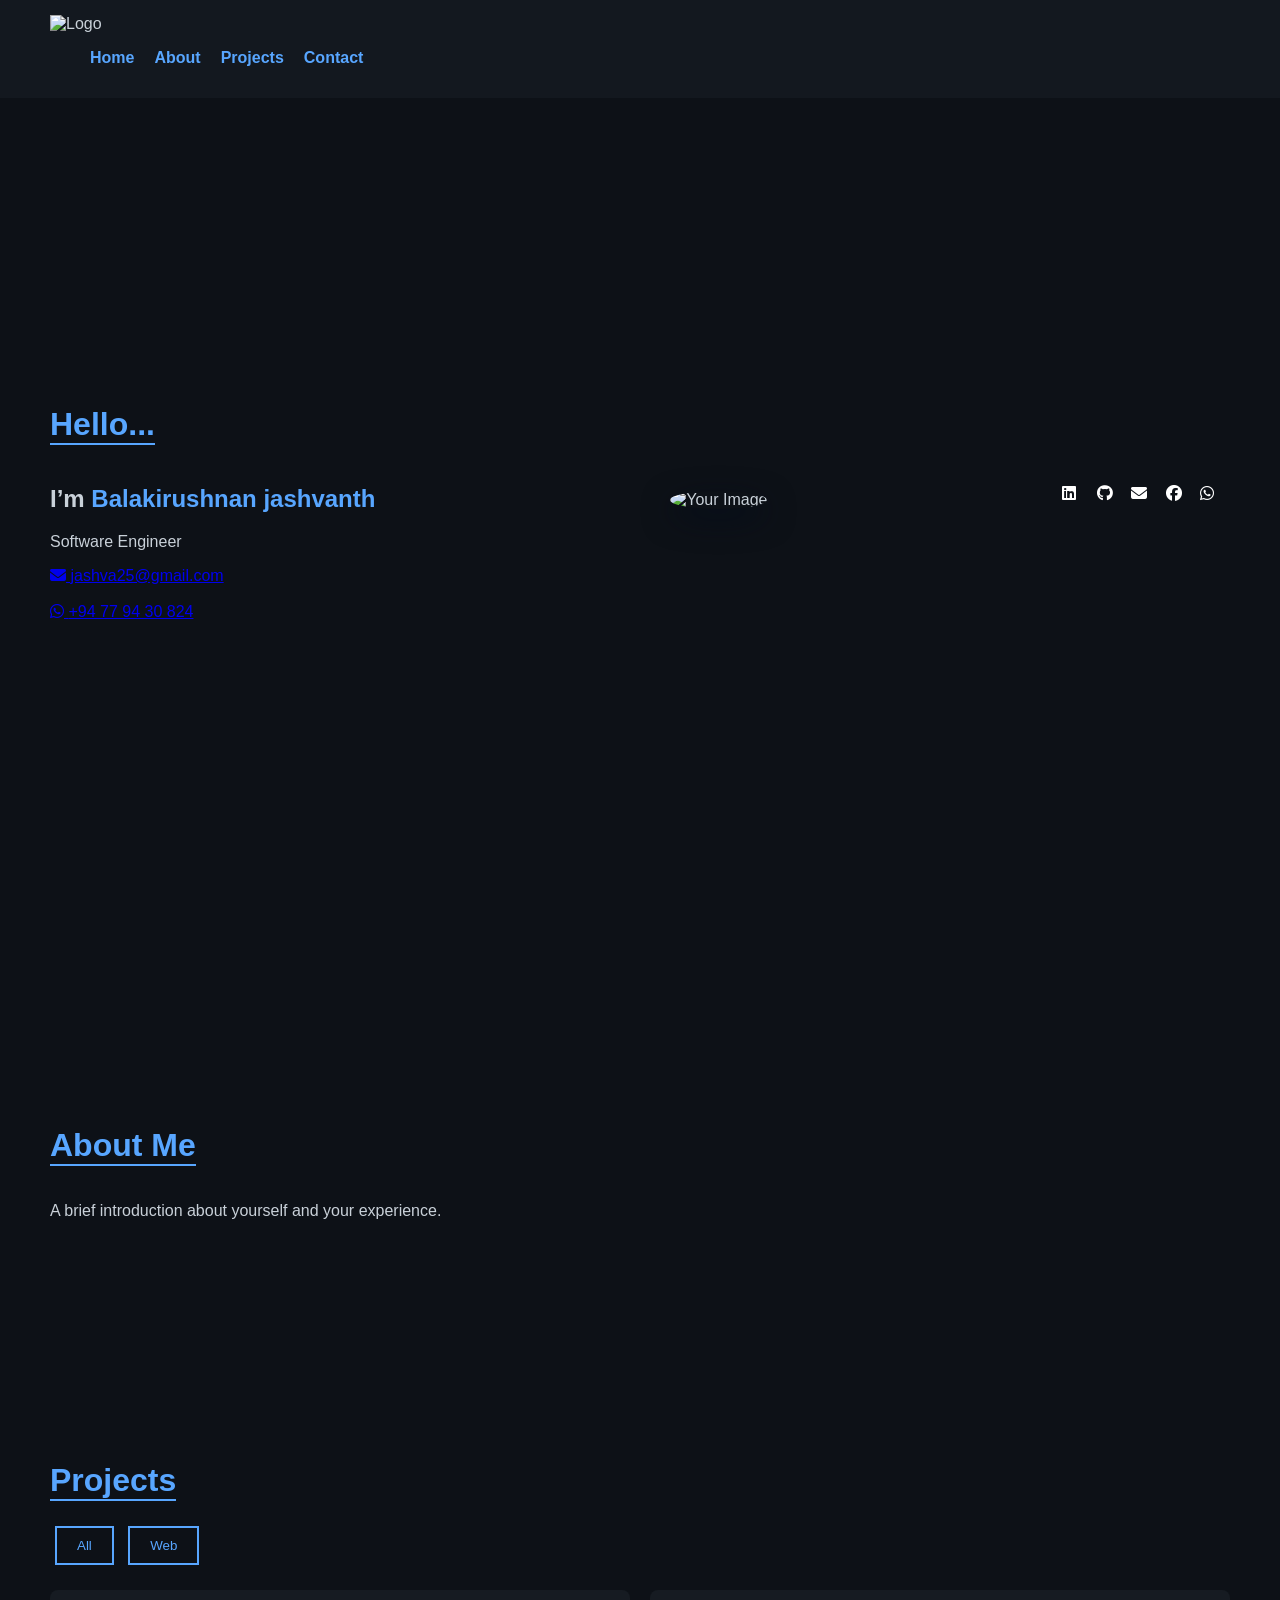
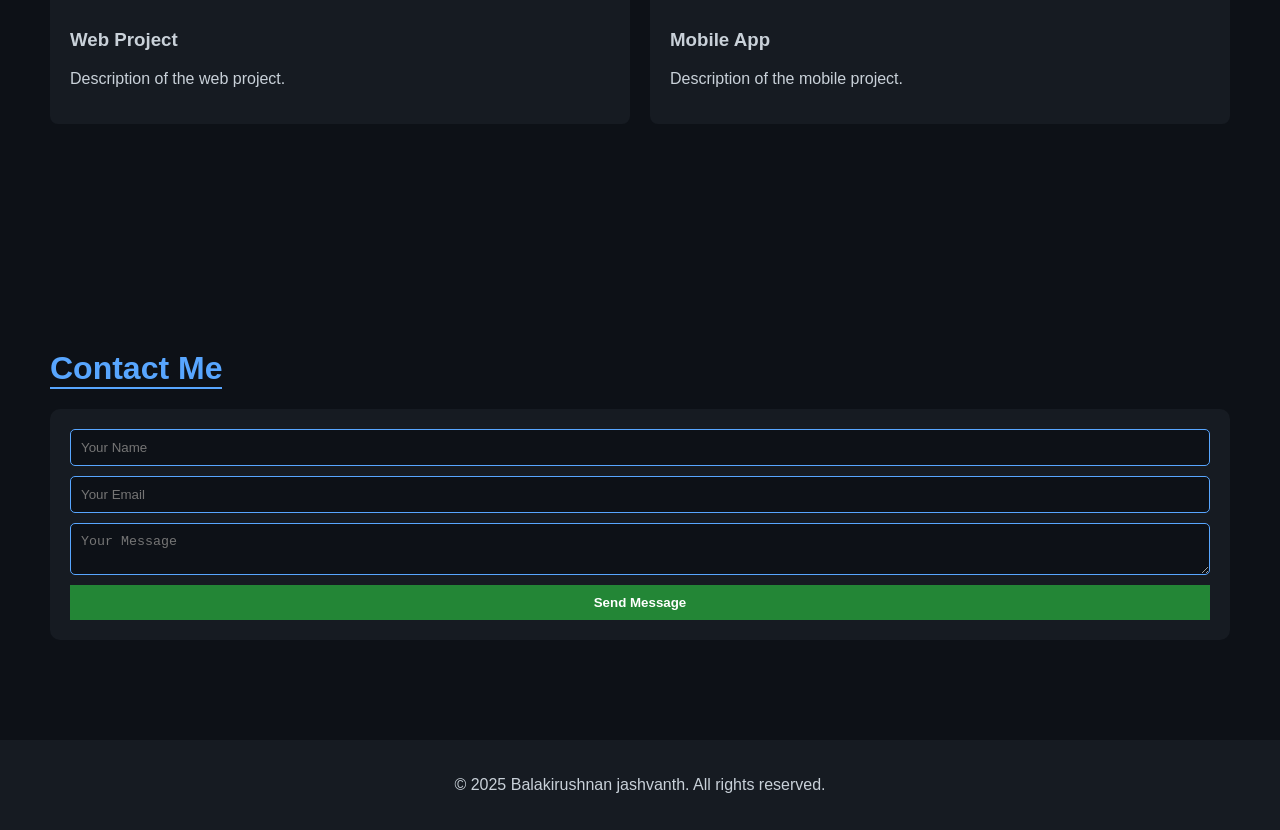
==== SE2021055/index.html @ dffb8b6b "Added portfolio for SE/2021/055" ====
<!DOCTYPE html>
<html lang="en">
<head>
    <meta charset="UTF-8">
    <meta name="viewport" content="width=device-width, initial-scale=1.0">
    <title>My Portfolio</title>
    <link rel="stylesheet" href="style.css">
    <script defer src="script.js"></script>
    <link rel="stylesheet" href="https://cdnjs.cloudflare.com/ajax/libs/font-awesome/6.4.2/css/all.min.css">

</head>
<body>
    <header>
        <nav>
            <div class="logo"> <img src="logo.png" alt="Logo"> </div>
            <ul class="nav-right">
                <li><a href="#home">Home</a></li>
                <li><a href="#about">About</a></li>
                <li><a href="#projects">Projects</a></li>
                <li><a href="#contact">Contact</a></li>
            </ul>
        </nav>
    </header>
    
    <section id="home" class="home-section">
        <div class="home-content">
            <h2>Hello...</h2>
            <h1>I’m <span>Balakirushnan jashvanth</span></h1>
            <p>Software Engineer</p>
            <div class="contact-info">
                <a href="mailto:jashva25@gmail.com"><i class="fa-solid fa-envelope"></i> jashva25@gmail.com</a> <br><br>
                <a href="tel:+94779430824"><i class="fa-brands fa-whatsapp"></i> <span>   +94 77 94 30 824</span> </a>
            </div>            
        </div>
        <div class="profile-image">
            <img src="your-photo.png" alt="Your Image">
        </div>
        <div class="social-icons">
            <a href="https://linkedin.com/in/balakirushnan-jashvanth"><i class="fa-brands fa-linkedin"></i></a>
            <a href="https://github.com/jashvanth370"><i class="fa-brands fa-github"></i></a>
            <a href="mailto:jashva25@gmail.com"><i class="fa-solid fa-envelope"></i></a>
            <a href="https://www.facebook.com/jv.jashva/"><i class="fa-brands fa-facebook"></i></a>
            <a href="https://wa.me/+94779430824"><i class="fa-brands fa-whatsapp"></i></a>
        </div>
    </section>
    
    <section id="about">
        <h2>About Me</h2>
        <p>A brief introduction about yourself and your experience.</p>
    </section>
    
    <section id="projects">
        <h2>Projects</h2>
        <div class="filter-buttons">
            <button onclick="filterProjects('all')">All</button>
            <button onclick="filterProjects('web')">Web</button>
        </div>
        <div class="project-list">
            <div class="project" data-category="web">
                <h3>Web Project</h3>
                <p>Description of the web project.</p>
            </div>
            <div class="project" data-category="mobile">
                <h3>Mobile App</h3>
                <p>Description of the mobile project.</p>
            </div>
        </div>
    </section>
    
    <section id="contact">
        <h2>Contact Me</h2>
        <form>
            <input type="text" placeholder="Your Name" required>
            <input type="email" placeholder="Your Email" required>
            <textarea placeholder="Your Message" required></textarea>
            <button type="submit">Send Message</button>
        </form>
    </section>
    
    <footer>
        <p>&copy; 2025 Balakirushnan jashvanth. All rights reserved.</p>
    </footer>
</body>
</html>
---- SE2021055/style.css ----
/* General Styles */
body {
    margin: 0;
    font-family: 'Poppins', sans-serif;
    background-color: #0D1117;
    color: #C9D1D9;
    scroll-behavior: smooth;
}

/* Header and Navigation */
header {
    position: fixed;
    width: 100%;
    top: 0;
    left: 0;
    background: rgba(22, 27, 34, 0.85);
    padding: 15px 50px;
    display: flex;
    justify-content: space-between;
    align-items: center;
    backdrop-filter: blur(10px);
    z-index: 1000;
}

.logo img {
    height: 40px;
}

.nav-right {
    list-style: none;
    display: flex;
    gap: 20px;
}

.nav-right li {
    display: inline;
}

.nav-right a {
    text-decoration: none;
    color: #58A6FF;
    font-weight: 600;
    transition: color 0.3s ease;
}

.nav-right a:hover {
    color: #1F6FEB;
}

/* Home Section */
.home-section {
    display: flex;
    align-items: center;
    justify-content: space-between;
    height: 100vh;
    padding: 50px;
}

.home-content {
    max-width: 600px;
}

h1 span {
    color: #58A6FF;
}

.profile-image img {
    max-width: 300px;
    border-radius: 50%;
    box-shadow: 0 10px 30px rgba(2,12,27,0.7);
}

/* Smooth Scrolling */
html {
    scroll-behavior: smooth;
}

/* Section Styling */
section {
    padding: 100px 50px;
}

h2 {
    color: #58A6FF;
    font-size: 2rem;
    border-bottom: 2px solid #58A6FF;
    display: inline-block;
    margin-bottom: 20px;
}

/* Project Section */
.filter-buttons button {
    padding: 10px 20px;
    margin: 5px;
    background: none;
    border: 2px solid #58A6FF;
    color: #58A6FF;
    cursor: pointer;
    transition: background 0.3s ease;
}

.filter-buttons button:hover {
    background: #58A6FF;
    color: #0D1117;
}

.project-list {
    display: grid;
    grid-template-columns: repeat(auto-fit, minmax(300px, 1fr));
    gap: 20px;
    margin-top: 20px;
}

.project {
    background: #161B22;
    padding: 20px;
    border-radius: 8px;
    transition: transform 0.3s ease;
}

.project:hover {
    transform: scale(1.05);
}

/* Contact Form */
form {
    display: flex;
    flex-direction: column;
    gap: 10px;
    background: #161B22;
    padding: 20px;
    border-radius: 10px;
}

input, textarea {
    padding: 10px;
    border: 1px solid #58A6FF;
    border-radius: 5px;
    background: #0D1117;
    color: white;
}

button[type='submit'] {
    padding: 10px;
    background: #238636;
    border: none;
    color: white;
    font-weight: bold;
    cursor: pointer;
    transition: 0.3s;
}

button[type='submit']:hover {
    background: #2EA043;
}

/* Animations */
@keyframes fadeIn {
    from {
        opacity: 0;
        transform: translateY(20px);
    }
    to {
        opacity: 1;
        transform: translateY(0);
    }
}

.home-content h1, .home-content p, .contact-info {
    animation: fadeIn 1s ease-in-out;
}

.profile-image {
    animation: fadeIn 1.5s ease-in-out;
}

/* Footer */
footer {
    text-align: center;
    padding: 20px;
    background: #161B22;
}

.social-icons img, .social-icons i {
    width: 30px;
    height: 30px;
    color: white;
    display: inline-block;
}
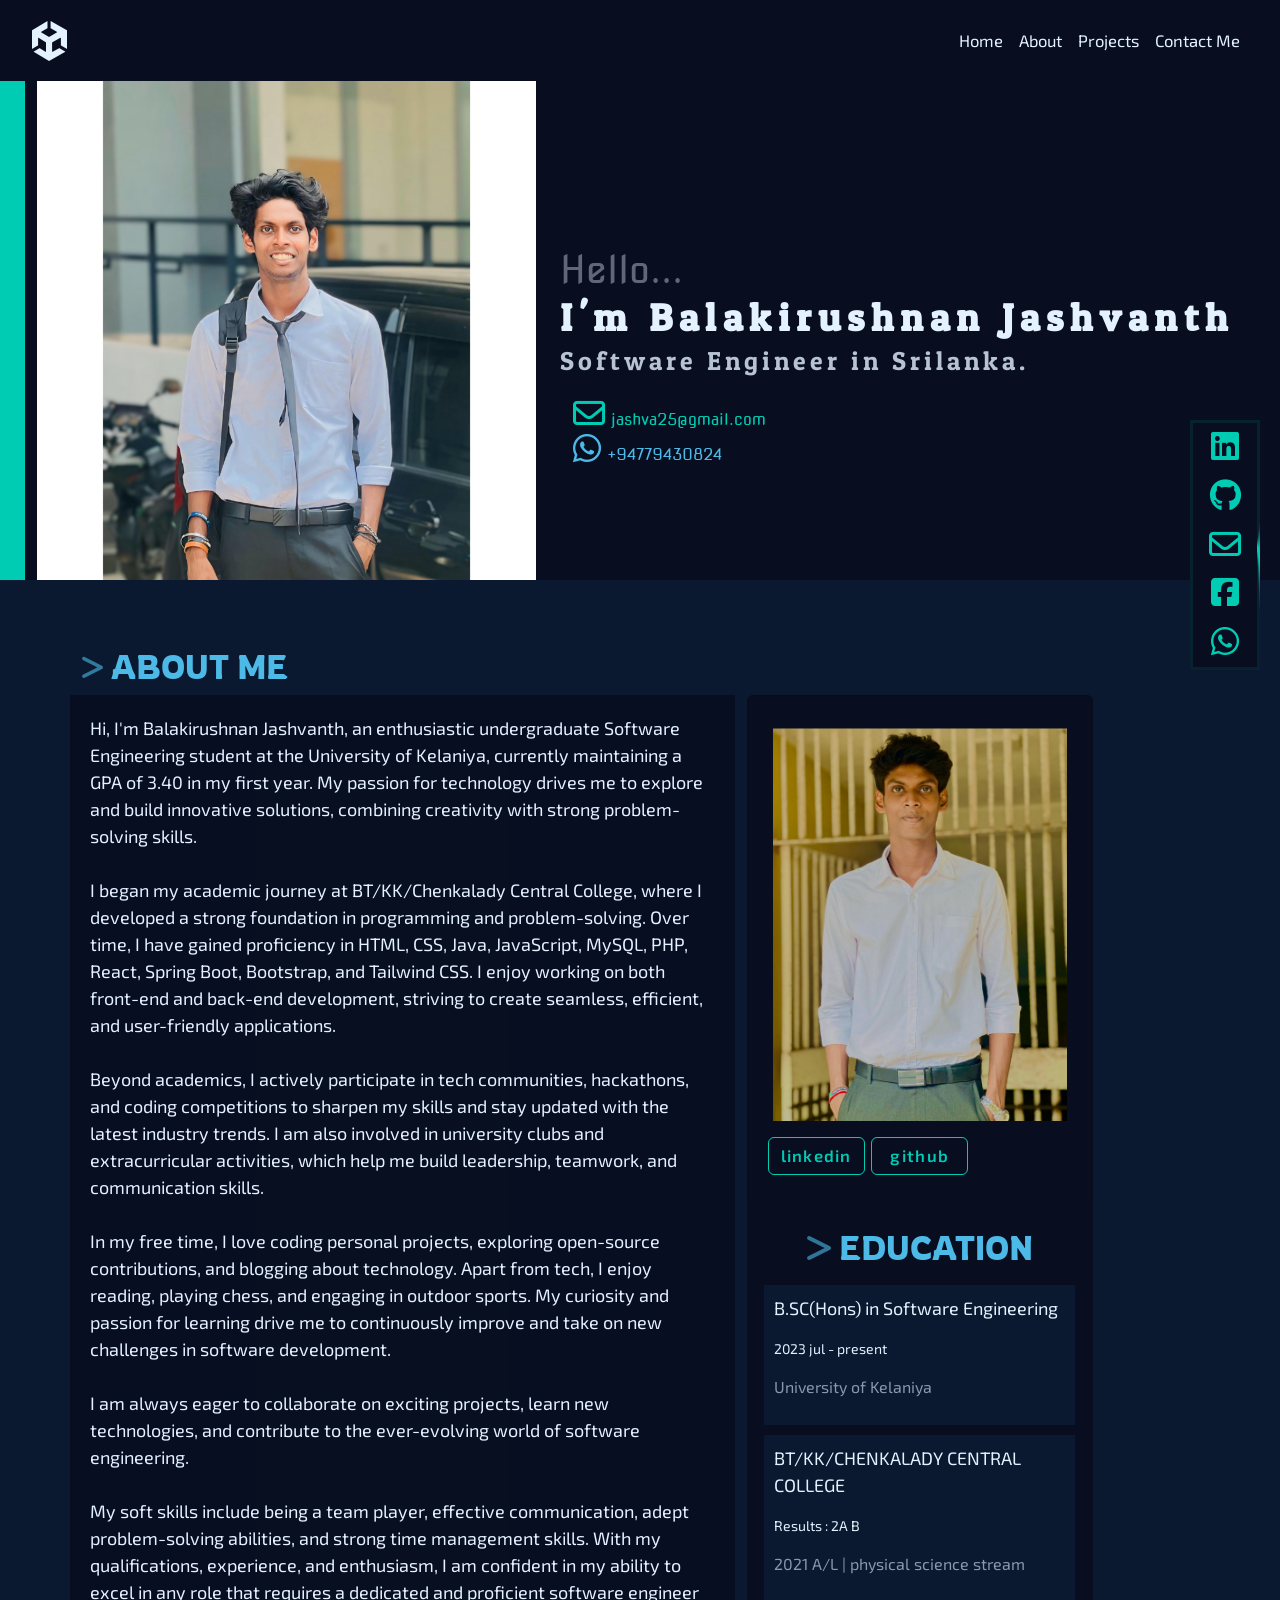
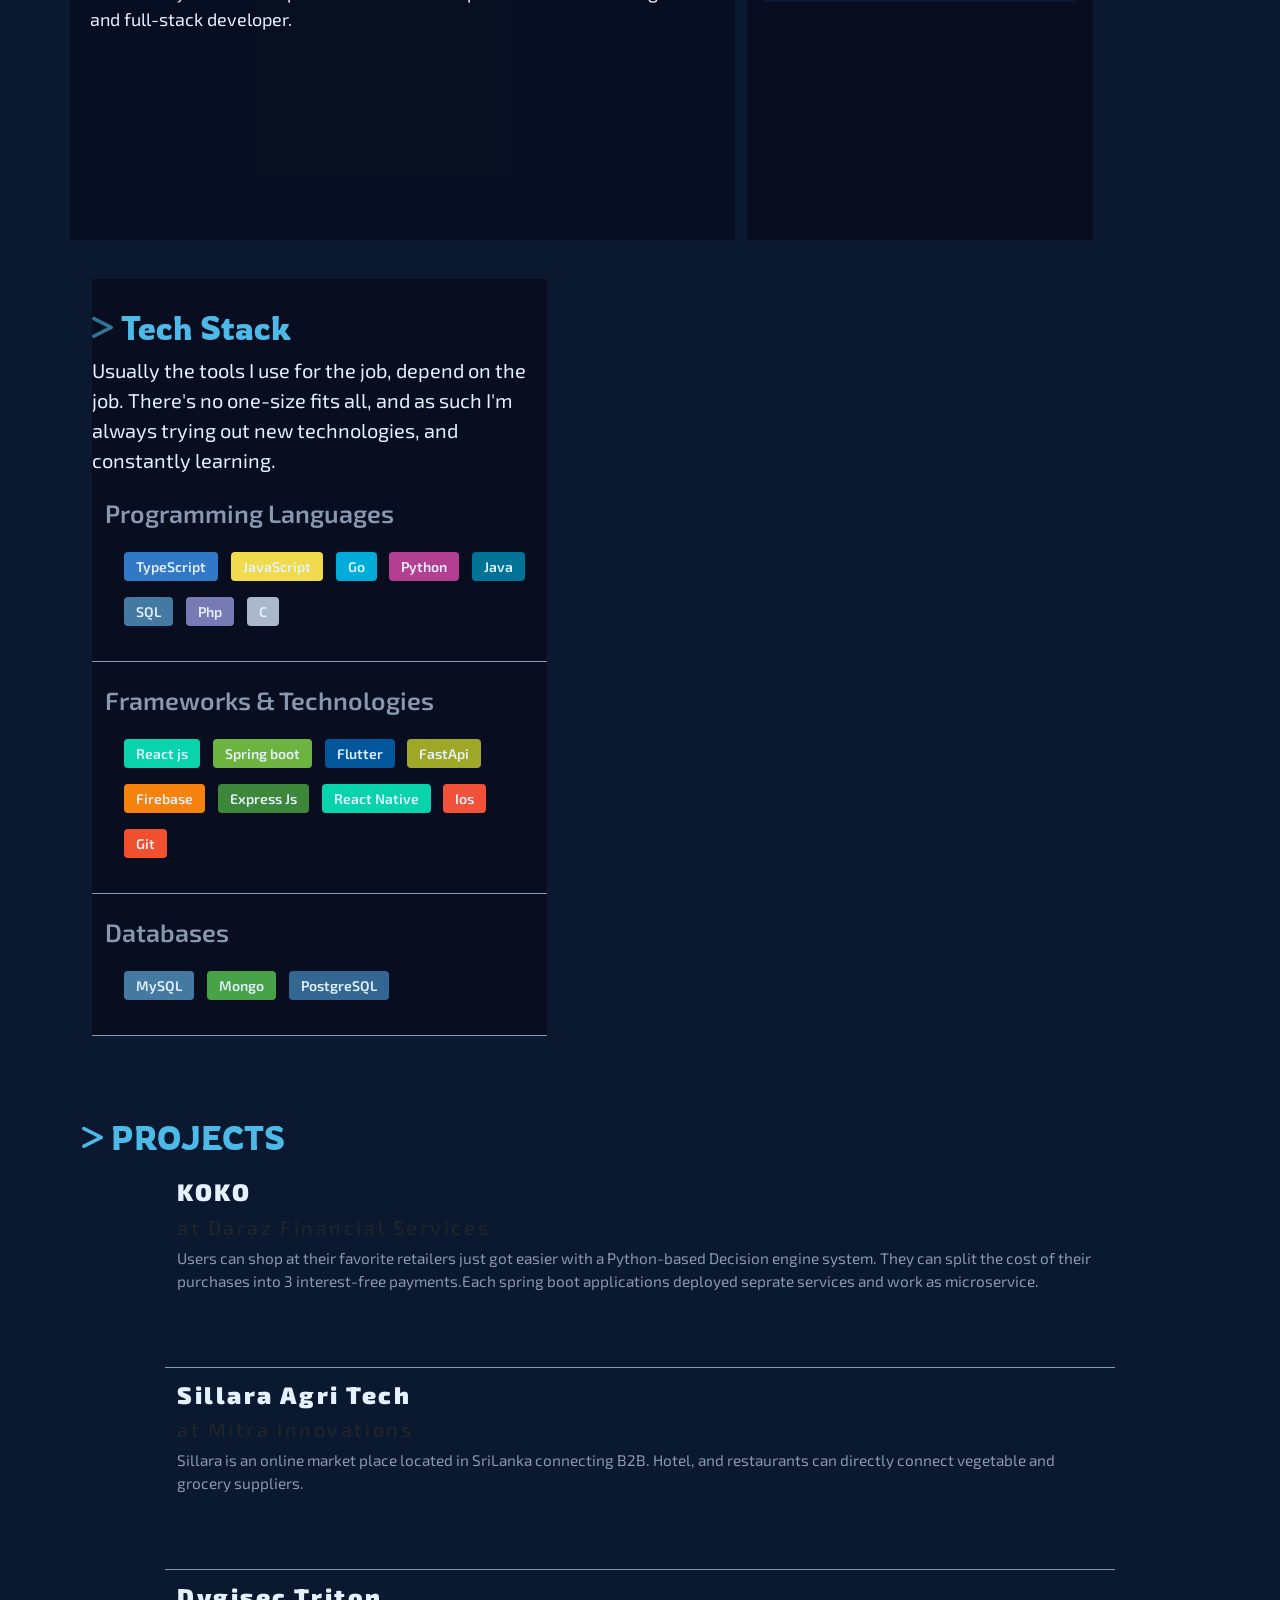
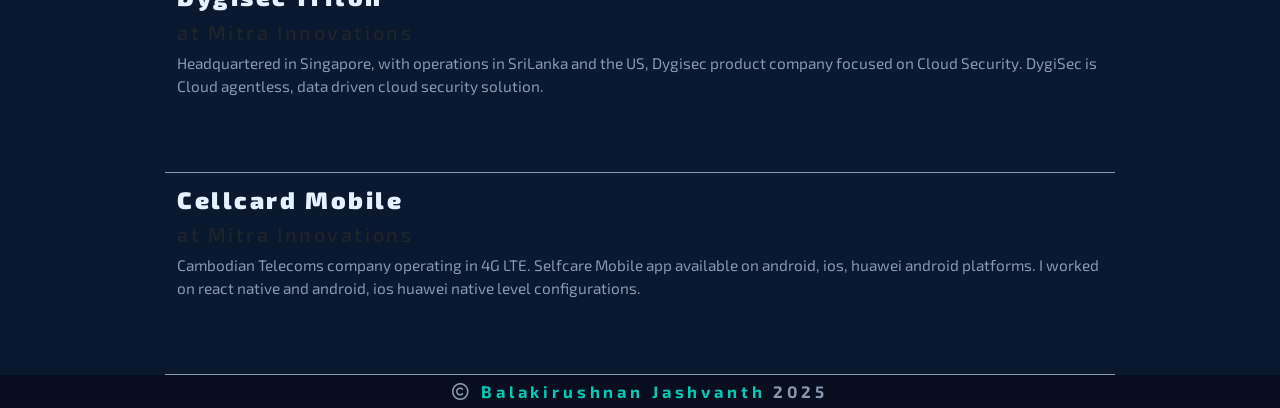
==== commit 56d70590: "modify the files" ====
--- a/SE2021055/index.html
+++ b/SE2021055/index.html
@@ -1,84 +1,281 @@
 <!DOCTYPE html>
 <html lang="en">
+
 <head>
-    <meta charset="UTF-8">
-    <meta name="viewport" content="width=device-width, initial-scale=1.0">
-    <title>My Portfolio</title>
-    <link rel="stylesheet" href="style.css">
-    <script defer src="script.js"></script>
-    <link rel="stylesheet" href="https://cdnjs.cloudflare.com/ajax/libs/font-awesome/6.4.2/css/all.min.css">
-
+  <meta charset="UTF-8">
+  <meta name="viewport" content="width=device-width, initial-scale=1.0">
+  <meta name="author" content="Balakirushnan jashvanth">
+  <meta name="description" content="balakirushnan Jashvanth's personal website">
+  <title>Jashvanth</title>
+  <link rel="stylesheet" href="https://cdnjs.cloudflare.com/ajax/libs/font-awesome/6.5.1/css/all.min.css"
+    integrity="sha512-DTOQO9RWCH3ppGqcWaEA1BIZOC6xxalwEsw9c2QQeAIftl+Vegovlnee1c9QX4TctnWMn13TZye+giMm8e2LwA=="
+    crossorigin="anonymous" referrerpolicy="no-referrer" />
+  <link rel="stylesheet" href="style.css">
+  <link href="https://cdn.jsdelivr.net/npm/bootstrap@5.0.2/dist/css/bootstrap.min.css" rel="stylesheet"
+    integrity="sha384-EVSTQN3/azprG1Anm3QDgpJLIm9Nao0Yz1ztcQTwFspd3yD65VohhpuuCOmLASjC" crossorigin="anonymous">
+  <link href="https://unpkg.com/aos@2.3.1/dist/aos.css" rel="stylesheet">
 </head>
+
 <body>
-    <header>
-        <nav>
-            <div class="logo"> <img src="logo.png" alt="Logo"> </div>
-            <ul class="nav-right">
-                <li><a href="#home">Home</a></li>
-                <li><a href="#about">About</a></li>
-                <li><a href="#projects">Projects</a></li>
-                <li><a href="#contact">Contact</a></li>
-            </ul>
-        </nav>
-    </header>
-    
-    <section id="home" class="home-section">
-        <div class="home-content">
-            <h2>Hello...</h2>
-            <h1>I’m <span>Balakirushnan jashvanth</span></h1>
-            <p>Software Engineer</p>
-            <div class="contact-info">
-                <a href="mailto:jashva25@gmail.com"><i class="fa-solid fa-envelope"></i> jashva25@gmail.com</a> <br><br>
-                <a href="tel:+94779430824"><i class="fa-brands fa-whatsapp"></i> <span>   +94 77 94 30 824</span> </a>
-            </div>            
-        </div>
-        <div class="profile-image">
-            <img src="your-photo.png" alt="Your Image">
-        </div>
-        <div class="social-icons">
-            <a href="https://linkedin.com/in/balakirushnan-jashvanth"><i class="fa-brands fa-linkedin"></i></a>
-            <a href="https://github.com/jashvanth370"><i class="fa-brands fa-github"></i></a>
-            <a href="mailto:jashva25@gmail.com"><i class="fa-solid fa-envelope"></i></a>
-            <a href="https://www.facebook.com/jv.jashva/"><i class="fa-brands fa-facebook"></i></a>
-            <a href="https://wa.me/+94779430824"><i class="fa-brands fa-whatsapp"></i></a>
-        </div>
-    </section>
-    
-    <section id="about">
-        <h2>About Me</h2>
-        <p>A brief introduction about yourself and your experience.</p>
-    </section>
-    
-    <section id="projects">
-        <h2>Projects</h2>
-        <div class="filter-buttons">
-            <button onclick="filterProjects('all')">All</button>
-            <button onclick="filterProjects('web')">Web</button>
-        </div>
-        <div class="project-list">
-            <div class="project" data-category="web">
-                <h3>Web Project</h3>
-                <p>Description of the web project.</p>
-            </div>
-            <div class="project" data-category="mobile">
-                <h3>Mobile App</h3>
-                <p>Description of the mobile project.</p>
-            </div>
-        </div>
-    </section>
-    
-    <section id="contact">
-        <h2>Contact Me</h2>
-        <form>
-            <input type="text" placeholder="Your Name" required>
-            <input type="email" placeholder="Your Email" required>
-            <textarea placeholder="Your Message" required></textarea>
-            <button type="submit">Send Message</button>
-        </form>
-    </section>
-    
-    <footer>
-        <p>&copy; 2025 Balakirushnan jashvanth. All rights reserved.</p>
-    </footer>
+  <!-- navbar -->
+  <nav class="navbar navbar-expand-lg navbar-light bg-light" id="navbar">
+    <div class="container-fluid">
+      <a class="navbar-brand" href="#"><i class="fa-brands fa-unity fa-2xl"></i></a>
+      <button class="navbar-toggler" type="button" data-bs-toggle="collapse" data-bs-target="#navbarSupportedContent"
+        aria-controls="navbarSupportedContent" aria-expanded="false" aria-label="Toggle navigation">
+        <span><i class="fa-solid fa-bars fa-xl"></i></span>
+      </button>
+      <div class="collapse navbar-collapse justify-content-end" id="navbarSupportedContent">
+        <ul class="navbar-nav">
+          <li class="nav-item">
+            <a class="nav-link" href="#">Home</a>
+          </li>
+          <li class="nav-item">
+            <a class="nav-link" aria-current="page" href="#about">About</a>
+          </li>
+          <li class="nav-item">
+            <a class="nav-link" href="#projects">Projects</a>
+          </li>
+          <li class="nav-item">
+            <a class="nav-link" href="#contact">Contact Me </a>
+          </li>
+        </ul>
+      </div>
+    </div>
+  </nav>
+
+  <!-- HomePage -->
+  <section id="home">
+    <div class="container-fluid">
+      <div class="row">
+        <div class="col-lg-5 col-md-5 col-12 d-flex justify-content-center" id="myImage">
+          <img src="images//WhatsApp Image 2024-07-29 at 23.50.22_09a9cd3e.jpg" class="img-fluid" alt="mypic">
+        </div>
+        <div class="col-lg-7 col-md-7 col-12 ">
+          <div id="myIntro" data-aos="fade-left" data-aos-anchor="#example-anchor" data-aos-offset="500"
+            data-aos-duration="500">
+            <p id="hello">Hello...</p>
+            <p id="name">I'm Balakirushnan Jashvanth</p>
+            <p id="job">Software Engineer in Srilanka.</p>
+            <a class="btn getMe" id="getMe" style="color:#00ccb4">
+              <i class="fa-regular fa-envelope fa-2x" style="color:#00ccb4"></i>&nbsp;jashva25@gmail.com</a>
+            <br />
+            <a class="btn getMe get-me-contact" style="color:#4CB9E7">
+              <i class="fa-brands fa-whatsapp fa-2x" style="color:#4CB9E7"></i>&nbsp;+94779430824</a>
+
+          </div>
+        </div>
+      </div>
+    </div>
+  </section>
+
+  <div id="contact" data-aos="fade-left" data-aos-offset="300" data-aos-easing="ease-in-sine">
+    <a href="https://www.linkedin.com/in/balakirushnan-jashvanth"><i class="fa-brands fa-linkedin fa-2x"
+        style="color:#00ccb4"></i></a>
+    <a href="https://github.com/jashvanth370"><i class="fa-brands fa-github fa-2x" style="color:#00ccb4"></i></a>
+    <a href="mailto:jashva25@gmail.com"><i class="fa-regular fa-envelope fa-2x" style="color:#00ccb4"></i></a>
+    <a href="https://www.facebook.com/jv.jashva/"><i class="fa-brands fa-square-facebook fa-2x"
+        style="color:#00ccb4"></i></a>
+    <a href="https://wa.me/+94779430824"><i class="fa-brands fa-whatsapp fa-2x" style="color:#00ccb4"></i></a>
+  </div>
+
+  <!-- About -->
+  <section id="about">
+    <div class="container">
+      <h2><span><i class="fa-solid fa-greater-than fa-sm"></span></i> ABOUT ME</h2>
+      <div class="row">
+        <div id="myPara" class="col-lg-7 col-md-7 col-12">
+          <p data-aos="fade-up">
+            Hi, I'm Balakirushnan Jashvanth, an enthusiastic undergraduate Software Engineering student at 
+            the University of Kelaniya, currently maintaining a GPA of 3.40 in my first year. My passion for 
+            technology drives me to explore and build innovative solutions, combining creativity with strong 
+            problem-solving skills.
+          <br><br>
+            I began my academic journey at BT/KK/Chenkalady Central College, where I developed a strong 
+            foundation in programming and problem-solving. Over time, I have gained proficiency in HTML,
+             CSS, Java, JavaScript, MySQL, PHP, React, Spring Boot, Bootstrap, and Tailwind CSS. I enjoy 
+             working on both front-end and back-end development, striving to create seamless, efficient,
+              and user-friendly applications.
+          <br><br>
+            Beyond academics, I actively participate in tech communities, hackathons, and coding competitions 
+            to sharpen my skills and stay updated with the latest industry trends. I am also involved in 
+            university clubs and extracurricular activities, which help me build leadership, teamwork, and 
+            communication skills.
+          <br><br>
+            In my free time, I love coding personal projects, exploring open-source contributions, and 
+            blogging about technology. Apart from tech, I enjoy reading, playing chess, and engaging in 
+            outdoor sports. My curiosity and passion for learning drive me to continuously improve and
+             take on new challenges in software development.
+          <br><br>
+            I am always eager to collaborate on exciting projects, learn new technologies, and 
+            contribute to the ever-evolving world of software engineering.
+          <br><br>
+            My soft skills include being a team player, effective communication, adept problem-solving 
+            abilities, and strong time management skills. With my qualifications, experience, and enthusiasm, 
+            I am confident in my ability to excel in any role that requires a dedicated and proficient software 
+            engineer and full-stack developer.
+          </p>
+        </div>
+
+        <div class="col-lg-5 col-md-5 col-12 d-flex flex-column justify-content-center ">
+          <div class="card">
+
+            <a href="#" data-aos="fade-up"><img src="images//WhatsApp Image 2025-04-02 at 12.26.26_a867ab66.jpg" class="card-img-top img-fluid"
+              alt="my-profile"></a>
+            
+            
+            <div class="card-body" id="button" data-aos="fade-up">
+              <a href="https://www.linkedin.com/in/balakirushnan-jashvanth/" class="btn ">linkedin</a>
+              <a href="https://github.com/jashvanth370" class="btn ">github</a>
+            </div>
+
+          
+          <div class="cartEducation mt-2">
+            <h2><span><i class="fa-solid fa-greater-than "></span></i>  EDUCATION</h2>
+
+            <div class="education-card" data-aos="fade-up">
+              <div class="details">
+                <p class="course-name">B.SC(Hons) in Software Engineering</p>
+                <p class="date">2023 jul - present</p>
+                <p class="place">University of Kelaniya</p>
+              </div>
+            </div>
+
+            <div class="education-card" data-aos="fade-up">
+              <div class="details">
+                <p class="course-name">BT/KK/CHENKALADY CENTRAL COLLEGE </p>
+                <p class="date">Results : 2A B</p>
+                <p class="place">2021 A/L | physical science stream</p>
+              </div>
+            </div>
+          </div>
+          
+        </div>
+      </div>
+
+      <div class="mobileButton" data-aos="fade-up">
+        <a href="https://linkedin.com/in/balakirushnan-jashvanth/" class="btn ">linkedin</a>
+        <a href="https://github.com/jashvanth370" class="btn ">github</a>
+      </div>
+
+    </div>
+    </div>
+  </section>
+
+  <!-- experience -->
+  <section id="experience">
+    <div class="container">
+        <div class="col-lg-5  col-12" id="techStack">
+          <h2><span><i class="fa-solid fa-greater-than fa-sm"></span></i> Tech Stack</h2>
+          <p id="intro" data-aos="zoom-in">Usually the tools I use for the job, depend on the job. There's no one-size
+            fits all, and as such I'm always trying out new technologies, and constantly learning.</p>
+          <div id="Technologies" data-aos="zoom-in">
+            <p id="head">Programming Languages</p>
+            <div>
+              <p style="background-color:#3178c6 ; padding: 4px 12px;">TypeScript</p>
+              <p style="background-color:#F0DB4F ; padding: 4px 12px;">JavaScript</p>
+              <p style="background-color:#00add8 ; padding: 4px 12px;">Go</p>
+              <p style="background-color:#b33f90 ;padding: 4px 12px;">Python</p>
+              <p style="background-color:#007396 ; padding: 4px 12px;">Java</p>
+              <p style="background-color:#4479a1 ; padding: 4px 12px;">SQL</p>
+              <p style="background-color:#777bb4 ; padding: 4px 12px;">Php</p>
+              <p style="background-color:#A9B9CB ; padding: 4px 12px;">C</p>
+            </div>
+          </div>
+          <div id="Technologies" data-aos="zoom-in">
+            <p id="head"> Frameworks & Technologies</p>
+            <div>
+              <p style="background-color:#09d3ac ; padding: 4px 12px;">React js</p>
+              <p style="background-color:#6DB33F ; padding: 4px 12px;">Spring boot</p>
+              <p style="background-color:#02569b ; padding: 4px 12px;">Flutter</p>
+              <p style="background-color:#9fa727 ;padding: 4px 12px;">FastApi</p>
+              <p style="background-color:#F5820D ; padding: 4px 12px;">Firebase</p>
+              <p style="background-color:#3c873a ; padding: 4px 12px;">Express Js </p>
+              <p style="background-color:#09d3ac ; padding: 4px 12px;">React Native</p>
+              <p style="background-color:#f05138 ; padding: 4px 12px;">Ios</p>
+              <p style="background-color:#F1502F ; padding: 4px 12px;">Git</p>
+              
+            </div>
+          </div>
+          <div id="Technologies" data-aos="zoom-in">
+            <p id="head">Databases</p>
+            <div>
+              <p style="background-color:#4479a1 ; padding: 4px 12px;">MySQL</p>
+              <p style="background-color:#47a248 ; padding: 4px 12px;">Mongo</p>
+              <p style="background-color:#336791 ; padding: 4px 12px;">PostgreSQL</p>
+            </div>
+          </div>
+        </div>
+      </div>
+    </div>
+  </section>
+
+  <!-- Projects -->
+  <section id="projects">
+    <div class="container">
+      <h2><span><i class="fa-solid fa-greater-than fa-sm"></span></i> PROJECTS</h2>
+      <div class="row d-flex justify-content-center" id="projects">
+        <div class="col-lg-10" id="project" data-aos="fade-up">
+          <h4>KOKO</h4>
+          <h5>at Daraz Financial Services</h5>
+          <p id="description">
+            Users can shop at their favorite retailers just got easier with
+            a Python-based Decision engine system. They can split the
+            cost of their purchases into 3 interest-free payments.Each spring boot applications
+            deployed seprate services and work as microservice.
+          </p>
+        </div>
+        <div class="col-lg-10" id="project" data-aos="fade-up">
+          <h4>Sillara Agri Tech</h4>
+          <h5>at Mitra Innovations</h5>
+          <p id="description">
+            Sillara is an online market place located in SriLanka
+            connecting B2B. Hotel, and restaurants can directly connect
+            vegetable and grocery suppliers.
+          </p>
+        </div>
+        <div class="col-lg-10" id="project" data-aos="fade-up">
+          <h4>Dygisec Triton</h4>
+          <h5>at Mitra Innovations</h5>
+          <p id="description">
+            Headquartered in Singapore, with operations in SriLanka
+            and the US, Dygisec product company focused on Cloud
+            Security. DygiSec is Cloud agentless, data driven cloud
+            security solution.
+          </p>
+        </div>
+        <div class="col-lg-10" id="project" data-aos="fade-up">
+          <h4>Cellcard Mobile</h4>
+          <h5>at Mitra Innovations</h5>
+          <p id="description">
+            Cambodian Telecoms company operating in 4G LTE.
+            Selfcare Mobile app available on android, ios, huawei
+            android platforms. I worked on react native and android,
+            ios huawei native level configurations.
+          </p>
+        </div>
+      </div>
+    </div>
+  </section>
+
+  
+  
+
+  <!-- footer -->
+  <footer>
+    <div>
+      <p><i class="fa-regular fa-copyright fa"></i><a href=""> Balakirushnan Jashvanth</a> 2025</p>
+    </div>
+  </footer>
+  <script src="https://cdn.jsdelivr.net/npm/@popperjs/core@2.9.2/dist/umd/popper.min.js"
+    integrity="sha384-IQsoLXl5PILFhosVNubq5LC7Qb9DXgDA9i+tQ8Zj3iwWAwPtgFTxbJ8NT4GN1R8p"
+    crossorigin="anonymous"></script>
+  <script src="https://cdn.jsdelivr.net/npm/bootstrap@5.0.2/dist/js/bootstrap.min.js"
+    integrity="sha384-cVKIPhGWiC2Al4u+LWgxfKTRIcfu0JTxR+EQDz/bgldoEyl4H0zUF0QKbrJ0EcQF"
+    crossorigin="anonymous"></script>
+  <script src="https://unpkg.com/aos@2.3.1/dist/aos.js"></script>
+  <script>
+    AOS.init();
+  </script>
 </body>
-</html>
+</html>
--- a/SE2021055/style.css
+++ b/SE2021055/style.css
@@ -1,189 +1,811 @@
-/* General Styles */
+@import url('https://fonts.googleapis.com/css2?family=Exo+2:ital@1&display=swap');
+@import url('https://fonts.googleapis.com/css2?family=Nova+Square&display=swap');
+@import url('https://fonts.googleapis.com/css2?family=Patua+One&display=swap');
+@import url('https://fonts.googleapis.com/css2?family=Patua+One&family=Rubik+Scribble&display=swap');
+@import url('https://fonts.googleapis.com/css2?family=Rowdies&display=swap');
+
 body {
     margin: 0;
-    font-family: 'Poppins', sans-serif;
-    background-color: #0D1117;
-    color: #C9D1D9;
-    scroll-behavior: smooth;
-}
-
-/* Header and Navigation */
-header {
-    position: fixed;
-    width: 100%;
+    padding: 0;
+    font-family: 'Exo 2', sans-serif !important;
+
+}
+
+#navbar {
+    background-color: #080e20 !important;
+    font-size: 1.3vw;
+    position: sticky;
     top: 0;
     left: 0;
-    background: rgba(22, 27, 34, 0.85);
-    padding: 15px 50px;
+    z-index: 100;
+    padding: 20px;
+
+}
+
+#navbar a {
+    color: #E4F1FF !important;
+}
+
+#navbar span {
+    color: #E4F1FF !important;
+}
+
+#navbar button:active {
+    outline: none;
+    border: none;
+}
+
+#navbar .navbar-brand i:hover {
+    color: #00ccb4;
+}
+
+#navbarSupportedContent li:hover {
+    border-bottom: 3px solid #00ccb4;
+}
+
+.active {
+    border-bottom: #00ccb4;
+}
+
+#myIntro .btn {
+    display: inline !important;
+}
+
+/* #navbarSupportedContent li:focus{
+    border-bottom: 3px solid #4CB9E7;
+    color: #4CB9E7;
+}
+#navbarSupportedContent li:active{
+    color: #00ccb4;
+} */
+#home {
+    /* padding-top: 3vw; */
+    border-left: 2vw solid #00ccb4;
+    background-color: #080e20;
+}
+
+#home #myIntro {
+    color: #E4F1FF;
+    font-family: 'Nova Square', sans-serif;
+    position: relative;
+    top: 160px;
+}
+
+#home #myIntro #hello {
+    opacity: 40%;
+    font-size: 3vw;
+    margin-bottom: 20px;
+
+}
+
+#home #myIntro #name {
+    position: relative;
+    bottom: 30px;
+    font-family: 'Patua One', serif;
+    font-size: 3vw;
+    font-weight: bold;
+    letter-spacing: 7px;
+}
+
+#home #myIntro #job {
+    position: relative;
+    bottom: 50px;
+    font-family: 'Patua One', serif;
+    font-size: 2vw;
+    font-weight: 400;
+    letter-spacing: 4px;
+    opacity: 80%;
+}
+
+#home #myImage img {
+    /* position: relative;
+    right: 50px; */
+}
+
+/* #getMe{
+    background-color: #00ccb4;
+    height: 4%;
+    width: 17%;
+    font-size: 1.5vw;
+    color: #080e20;
+    position: relative;
+    bottom: 50px;
     display: flex;
-    justify-content: space-between;
+    justify-content: center;
     align-items: center;
-    backdrop-filter: blur(10px);
-    z-index: 1000;
-}
-
-.logo img {
-    height: 40px;
-}
-
-.nav-right {
-    list-style: none;
+
+} */
+
+
+
+.getMe {
+    /*background-color: #00ccb4;*/
+    height: 4%;
+    width: 50%;
+    font-size: 1.5vw;
+    color: white;
+    position: relative;
+    bottom: 50px;
     display: flex;
-    gap: 20px;
-}
-
-.nav-right li {
-    display: inline;
-}
-
-.nav-right a {
-    text-decoration: none;
-    color: #58A6FF;
-    font-weight: 600;
-    transition: color 0.3s ease;
-}
-
-.nav-right a:hover {
-    color: #1F6FEB;
-}
-
-/* Home Section */
-.home-section {
-    display: flex;
+    justify-content: center;
+    border-radius: 12px;
     align-items: center;
-    justify-content: space-between;
-    height: 100vh;
-    padding: 50px;
-}
-
-.home-content {
-    max-width: 600px;
-}
-
-h1 span {
-    color: #58A6FF;
-}
-
-.profile-image img {
-    max-width: 300px;
-    border-radius: 50%;
-    box-shadow: 0 10px 30px rgba(2,12,27,0.7);
-}
-
-/* Smooth Scrolling */
-html {
-    scroll-behavior: smooth;
-}
-
-/* Section Styling */
-section {
-    padding: 100px 50px;
-}
-
-h2 {
-    color: #58A6FF;
-    font-size: 2rem;
-    border-bottom: 2px solid #58A6FF;
-    display: inline-block;
-    margin-bottom: 20px;
-}
-
-/* Project Section */
-.filter-buttons button {
-    padding: 10px 20px;
-    margin: 5px;
-    background: none;
-    border: 2px solid #58A6FF;
-    color: #58A6FF;
-    cursor: pointer;
-    transition: background 0.3s ease;
-}
-
-.filter-buttons button:hover {
-    background: #58A6FF;
-    color: #0D1117;
-}
-
-.project-list {
-    display: grid;
-    grid-template-columns: repeat(auto-fit, minmax(300px, 1fr));
-    gap: 20px;
-    margin-top: 20px;
-}
-
-.project {
-    background: #161B22;
+    transition: all 0.3s;
+    position: relative;
+    overflow: hidden;
+    z-index: 1;
+
+}
+
+
+
+#getme:active {
+    outline: none;
+    border: none;
+}
+
+.getMe:after {
+    content: "";
+    position: absolute;
+    bottom: 0;
+    left: 0;
+    width: 100%;
+    height: 100%;
+
+    border-radius: 12px;
+    z-index: -2;
+}
+
+.getMe:before {
+    content: "";
+    position: absolute;
+    bottom: 0;
+    left: 0;
+    width: 0%;
+    height: 100%;
+
+    transition: all 0.3s;
+    border-radius: 12px;
+    z-index: -1;
+}
+
+.getMe:hover {
+    color: #E4F1FF;
+}
+
+.getMe:hover:before {
+    width: 100%;
+}
+
+
+
+/* About */
+#about {
+    background-color: #0a192f;
+    min-height: 80vh;
+    /* width: 100vw; */
+    padding-top: 3vw;
+}
+
+#about h2 {
+    font-family: 'Rowdies', sans-serif;
+    font-size: 2em;
+    padding-top: 30px;
+    color: #4CB9E7;
+    /* background-color: red; */
+}
+
+#about h2 span {
+    opacity: 60%;
+}
+
+#about #myPara {
+    color: #E4F1FF;
+    font-size: 18px;
+    background-color: rgba(8, 14, 32, 0.9);
     padding: 20px;
-    border-radius: 8px;
-    transition: transform 0.3s ease;
-}
-
-.project:hover {
-    transform: scale(1.05);
-}
-
-/* Contact Form */
-form {
+}
+
+#about .card {
+    background-color: rgba(8, 14, 32, 0.9);
+    width: 27vw;
     display: flex;
     flex-direction: column;
-    gap: 10px;
-    background: #161B22;
-    padding: 20px;
-    border-radius: 10px;
-}
-
-input, textarea {
+    align-items: center;
+}
+
+#about .card {
+    transition: transform .2s;
+    cursor: pointer;
+}
+
+#about .card :hover {
+    transform: scale(1.02);
+}
+
+#about .card #button {
+    display: grid;
+    grid-template-columns: 2fr 2fr 2fr;
+    gap: .5vw;
+}
+
+#about .card img {
+    width: 23vw;
+    /* height: 28vw; */
+    padding-top: 11%;
+}
+
+#about .card #button a {
+    height: 3vw;
+    font-size: 1.3vw;
+    font-weight: 600;
+    color: #00ccb4;
+    border: 1px solid #00ccb4;
+    display: flex;
+    justify-content: center;
+    align-items: center;
+    letter-spacing: .1vw;
+}
+
+#about .card #button a:hover {
+    background-color: #00ccb4;
+    color: #080e20;
+    border-radius: 5px;
+}
+
+#about .cartEducation{
+    background-color: rgba(8, 14, 32, 0.9);
+    width: 27vw;
+    height: 30vw;
+    display: flex;
+    flex-direction: column;
+    align-items: center;
+}
+#about .mobileButton {
+    padding: 0;
+}
+
+#about .mobileButton a {
+    visibility: hidden;
+    text-align: center;
+    font-size: 1.3vw;
+    font-weight: 600;
+    color: #00ccb4;
+    border: 1px solid #00ccb4;
+    letter-spacing: .3vw;
+}
+
+#about .mobileButton a:hover {
+    background-color: #00ccb4;
+    color: #080e20;
+    border-radius: 5px;
+}
+
+#experience {
+    background-color: #0a192f;
+    min-height: 90vh;
+}
+
+#experience h2 {
+    font-family: 'Rowdies', sans-serif;
+    font-size: 2em;
+    padding-top: 30px;
+    color: #4CB9E7;
+}
+
+#experience h2 span {
+    opacity: 60%;
+}
+
+#experience #work {
+    background-color: #080e20;
+    display: flex;
+    flex-direction: column;
+    /* align-items: start; */
+    padding-top: 4vw;
+    padding-left: 4vw;
+    border-right: 12px solid #0a192f;
+
+}
+
+#details {
     padding: 10px;
-    border: 1px solid #58A6FF;
+    /*margin-left: -2vw;*/
+}
+
+.details {
+    padding: 10px;
+}
+
+.education-card {
+    margin-top: 10px;
+    width: 90%;
+}
+
+.education-card .details .course-name {
+    color: #E4F1FF;
+    font-size: 18px;
+    padding-top: 0;
+}
+
+.education-card .details .date {
+    font-size: 14px;
+}
+
+.education-card .details .place {
+    color: #8898b0;
+    font-size: 16px;
+
+}
+
+#experience #details #position {
+    color: #E4F1FF;
+    font-size: 20px;
+    padding-top: 0;
+}
+
+#experience #details #company {
+    font-size: 15px;
+}
+
+#experience #details #years {
+    color: #8898b0;
+    font-size: 14px;
+    margin-top: -5px;
+}
+
+#experience #nowJob {
+    /* background-color: red; */
+    display: grid;
+    grid-template-columns: 1fr 3fr;
+
+}
+
+#experience #nowJob img {
+    height: 8vw;
+    width: 8vw;
+    border: 3px solid #8898b0;
+    border-radius: 50%;
+}
+
+#experience #nowJob #details a {
+    text-decoration: none;
+    color: #00ccb4;
+    font-weight: 600;
+}
+
+#experience #nowJob #details a:hover {
+    background-color: #00ccb4;
+    color: #0a192f;
     border-radius: 5px;
-    background: #0D1117;
-    color: white;
-}
-
-button[type='submit'] {
-    padding: 10px;
-    background: #238636;
-    border: none;
-    color: white;
-    font-weight: bold;
-    cursor: pointer;
-    transition: 0.3s;
-}
-
-button[type='submit']:hover {
-    background: #2EA043;
-}
-
-/* Animations */
-@keyframes fadeIn {
-    from {
-        opacity: 0;
-        transform: translateY(20px);
-    }
-    to {
-        opacity: 1;
-        transform: translateY(0);
-    }
-}
-
-.home-content h1, .home-content p, .contact-info {
-    animation: fadeIn 1s ease-in-out;
-}
-
-.profile-image {
-    animation: fadeIn 1.5s ease-in-out;
-}
-
-/* Footer */
+    padding: 3px;
+
+}
+
+#experience #nowJob #details #coreTech {
+    color: #8898b0;
+    font-size: 20px;
+    font-weight: 600;
+    margin-top: -9px;
+}
+
+
+#experience #nowJob #details #tech p {
+    margin-left: 1vw;
+    font-size: 14px;
+    text-align: center;
+    color: #E4F1FF;
+    font-weight: 600;
+    border-radius: 4px;
+}
+
+#experience #techStack {
+    background-color: #080e20;
+    border-left: 10px solid #0a192f;
+}
+
+#experience #techStack #intro {
+    color: #E4F1FF;
+    font-size: 20px;
+}
+
+#experience #techStack #Technologies {
+    border-bottom: 1px solid #8898b0;
+
+}
+
+#experience #techStack #Technologies #head {
+    color: #8898b0;
+    font-size: 25px;
+    font-weight: 600;
+    margin-top: 20px;
+    text-align: start;
+}
+
+#experience #techStack #Technologies div {
+    display: flex;
+    flex-wrap: wrap;
+    margin: 1.5vw;
+}
+
+#experience #techStack #Technologies p {
+    margin-left: 1vw;
+    font-size: 14px;
+    text-align: center;
+    color: #E4F1FF;
+    font-weight: 600;
+    border-radius: 4px;
+}
+
+/* projects */
+#projects {
+    background-color: #0a192f;
+    min-height: 90vh;
+}
+
+.education-card {
+    background-color: #0a192f;
+    color: #E4F1FF;
+}
+
+#projects h2 {
+    font-family: 'Rowdies', sans-serif;
+    font-size: 2em;
+    padding-top: 30px;
+    color: #4CB9E7;
+}
+
+#projects #project {
+    border-bottom: 1px solid #8898b0;
+    margin-top: 1vw;
+}
+
+#projects #project h4,
+h5 {
+    color: #E4F1FF;
+    font-weight: 900;
+    letter-spacing: .2vw;
+}
+
+#projects #project p {
+    color: #8898b0;
+    font-size: 1.2vw;
+}
+
+#contact {}
+
+#contact a {
+    margin-top: auto;
+    margin-bottom: auto;
+    /* padding-top: 2vh; */
+}
+
+@property --angle {
+    syntax: '<angle>';
+    initial-value: 90deg;
+    inherits: true;
+}
+
+:root {
+    --angle: 90deg;
+}
+
+#contact {
+    background-color: #080e20;
+    height: 250px;
+    width: 70px;
+    display: flex;
+    flex-direction: column;
+    justify-content: center;
+    align-items: center;
+    position: absolute;
+    left: 93vw;
+    bottom: 18vw;
+    border: 3px solid;
+    position: fixed;
+
+    border-image: conic-gradient(from var(--angle), rgba(0, 204, 180, 0.1), rgba(0, 204, 180, 1) 0.1turn, rgba(0, 204, 180, 1) 0.15turn, rgba(0, 204, 180, 0.1) 0.25turn) 30;
+    animation: borderRotate 2500ms linear infinite forwards;
+}
+
+@keyframes borderRotate {
+    100% {
+        --angle: 420deg;
+    }
+}
+
+
+
 footer {
+    padding: .3vw;
     text-align: center;
-    padding: 20px;
-    background: #161B22;
-}
-
-.social-icons img, .social-icons i {
-    width: 30px;
-    height: 30px;
-    color: white;
-    display: inline-block;
+    font-size: 1.3vw;
+    font-weight: 700;
+    letter-spacing: .3vw;
+    background-color: #080e20;
+}
+
+footer p {
+    margin: 0;
+    color: #8898b0;
+}
+
+footer a {
+    text-decoration: none;
+    color: #00ccb4;
+}
+
+footer a:hover {
+    background-color: #00ccb4;
+    color: #080e20;
+    border-radius: 5px;
+}
+@media only screen and (max-width: 1308px){
+    #about .cartEducation{
+        background-color: rgba(8, 14, 32, 0.9);
+        width: 27vw;
+        height: 50vw;
+        display: flex;
+        flex-direction: column;
+        align-items: center;
+    }
+
+}
+@media only screen and (max-width: 991px) {
+    #about .cartEducation{
+        background-color: rgba(8, 14, 32, 0.9);
+        width: 27vw;
+        height: 80vw;
+        display: flex;
+        flex-direction: column;
+        align-items: center;
+    }
+    #experience #work {
+        border-right: none;
+    }
+
+    #experience #techStack {
+        border-left: none;
+        border-top: 25px solid #0a192f;
+    }
+
+    #experience #work #nowJob img {
+        height: 13vw;
+        width: 13vw;
+    }
+
+    #projects #project p {
+        font-size: 2vw;
+    }
+
+    #contact {
+        left: 90vw;
+    }
+
+    footer {
+        font-size: 2vw;
+    }
+
+    /* #experience #work #nowJob #details #position{
+        font-size: 3.5vw;
+    }
+    #experience #work #nowJob #details a{
+        font-size: 3vw;
+    }
+    #experience #work #nowJob #details #years{
+        font-size: 3vw;
+    }
+    
+    #experience #nowJob #details #coreTech{
+        font-size: 3vw;
+    }
+    
+    #experience #techStack #intro{
+        font-size: 3.5vw;
+    }
+    #experience #techStack #Technologies #head{
+        font-size: 5vw;
+    } */
+}
+
+@media only screen and (max-width: 767px) {
+    #home #myIntro {
+        top: 1vh;
+        display: flex;
+        flex-direction: column;
+        align-items: center;
+    }
+
+    #home #myIntro #hello {
+        font-size: 5vw;
+    }
+
+    #home #myIntro #name {
+        font-size: 6vw;
+    }
+
+    #home #myIntro #job {
+        font-size: 4vw;
+    }
+
+    #getMe {
+        height: 4%;
+        font-size: 1rem;
+    }
+
+    .getMe {
+        background-color: #E4F1FF;
+        height: 4%;
+        width: 80%;
+        font-size: 1rem;
+    }
+
+    #experience h1 {
+        font-size: 9vw;
+    }
+    #about #myPara {
+        font-size: 2.5vw;
+    }
+
+    #about .card {
+        visibility: hidden;
+        position: relative;
+        bottom: 50vw;
+    }
+    #about .cartEducation{
+        background-color: rgba(8, 14, 32, 0.9);
+        width: 100%;
+        height: 80vw;
+        display: flex;
+        flex-direction: column;
+        align-items: center;
+        position: relative;
+        bottom: 30vw;
+        margin-left: auto;
+        margin-right: auto;
+        
+    }
+    #about .cartEducation .education-card p{
+        font-size: 2.5vw;
+    }
+    #about .mobileButton a {
+        font-size: 2.5vw;
+        margin-left: 10px;
+        visibility: visible;
+        position: relative;
+        bottom: 10vw;
+    }
+
+    #about .mobileButton {
+        /* width: 100vw; */
+        display: flex;
+        justify-content: center;
+        /* position: relative;
+        bottom: 30vw; */
+    }
+
+    #about #buttons {
+        height: 20px;
+    }
+
+    /* #projects #project p{
+        font-size: 3.5vw;
+    } */
+    #contact {
+        left: 85vw;
+    }
+
+    #projects h1 {
+        font-size: 9vw;
+    }
+
+    footer {
+        font-size: 3vw;
+    }
+}
+
+@media only screen and (max-width: 426px) {
+    #home #myIntro #hello {
+        font-size: 6vw;
+        padding: 5px;
+    }
+
+    #home #myIntro #name {
+        letter-spacing: 3px;
+        font-size: 7vw;
+    }
+
+    #home #myIntro #job {
+        letter-spacing: 2px;
+        font-size: 4.5vw;
+        padding: 5px;
+    }
+
+    #about h1 {
+        font-size: 14vw;
+    }
+
+    #about #myPara {
+        font-size: 4vw;
+    }
+    #about .cartEducation{
+        height: 110vw;
+        
+    }
+    #about .cartEducation .education-card p{
+        font-size: 4vw;
+    }
+    #about .mobileButton a {
+        font-size: 4vw;
+    }
+
+    #experience h1 {
+        font-size: 12vw;
+    }
+
+    #experience #work {
+        border-right: none;
+    }
+
+    #experience #work #nowJob img {
+        height: 18vw;
+        width: 18vw;
+    }
+
+    #experience #work #nowJob #details #position {
+        font-size: 5vw;
+    }
+
+    #experience #work #nowJob #details a {
+        font-size: 4.5vw;
+    }
+
+    #experience #work #nowJob #details #years {
+        font-size: 4vw;
+    }
+
+    #experience #work #nowJob #tech p {
+        font-size: 3.5vw;
+    }
+
+    #experience #nowJob #details #coreTech {
+        font-size: 3.5vw;
+    }
+
+    #experience #techStack {
+        border-left: none;
+    }
+
+    #experience #techStack #intro {
+        font-size: 3.5vw;
+    }
+
+    #experience #techStack #Technologies #head {
+        font-size: 5vw;
+    }
+
+    #experience #techStack #Technologies p {
+        font-size: 3.5vw;
+    }
+
+    #experience #techStack #intro {
+        font-size: 4vw;
+
+    }
+
+    #projects h1 {
+        font-size: 12vw;
+    }
+
+    #projects #project p {
+        font-size: 3.5vw;
+    }
+
+    #contact {
+        left: 77vw;
+    }
+
+    footer {
+        font-size: 3vw;
+    }
 }
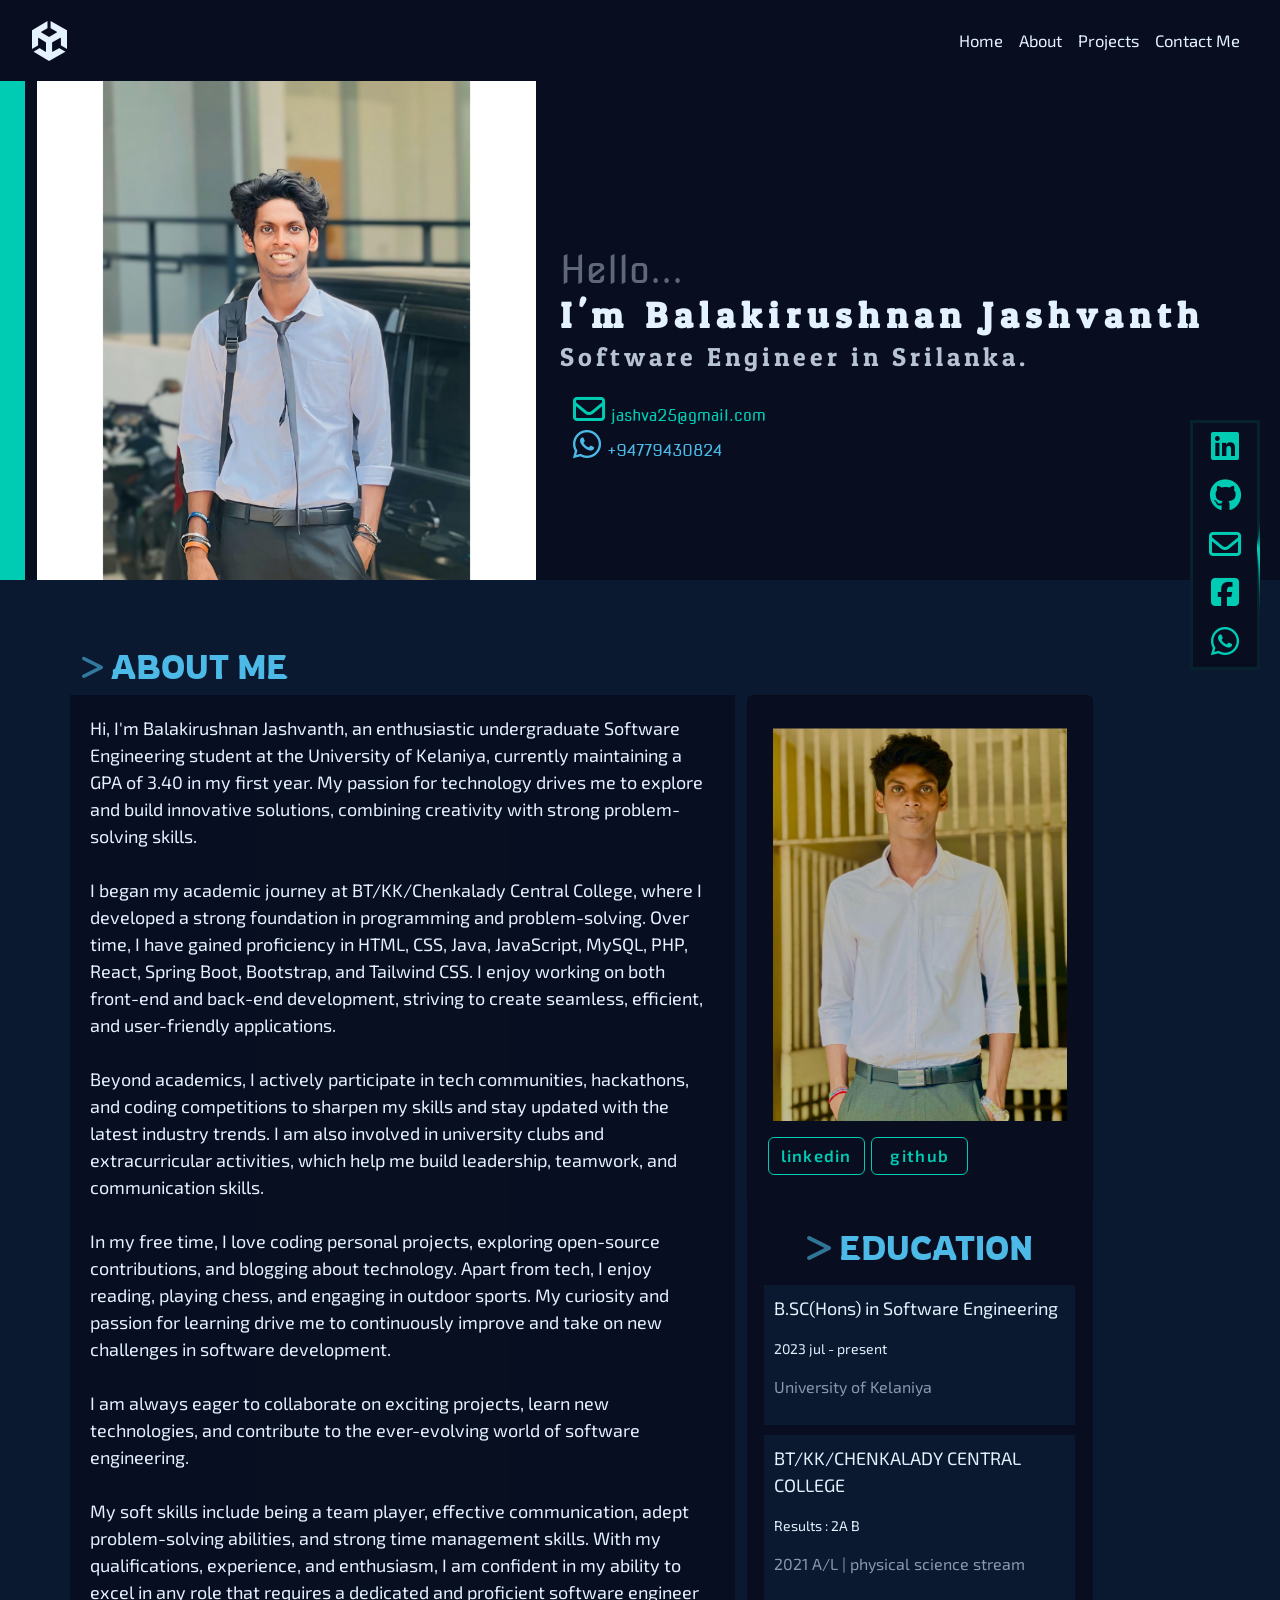
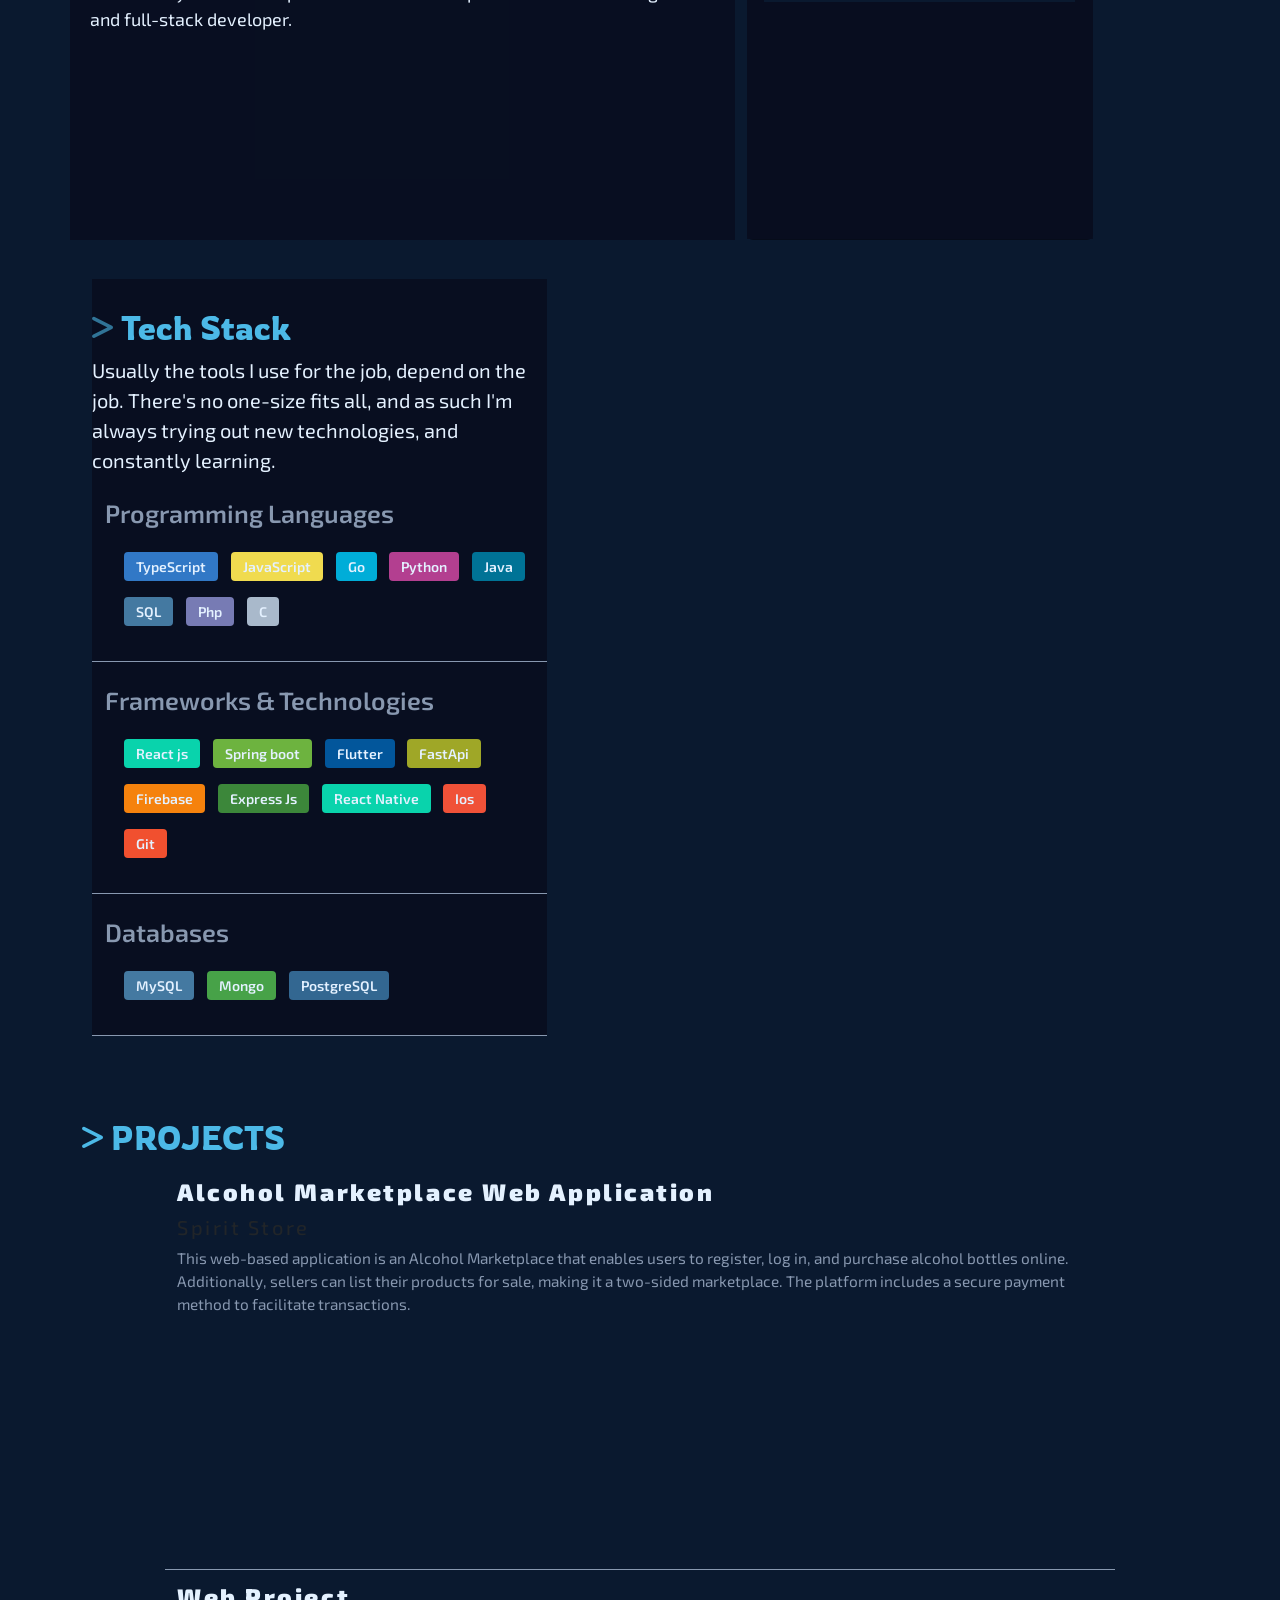
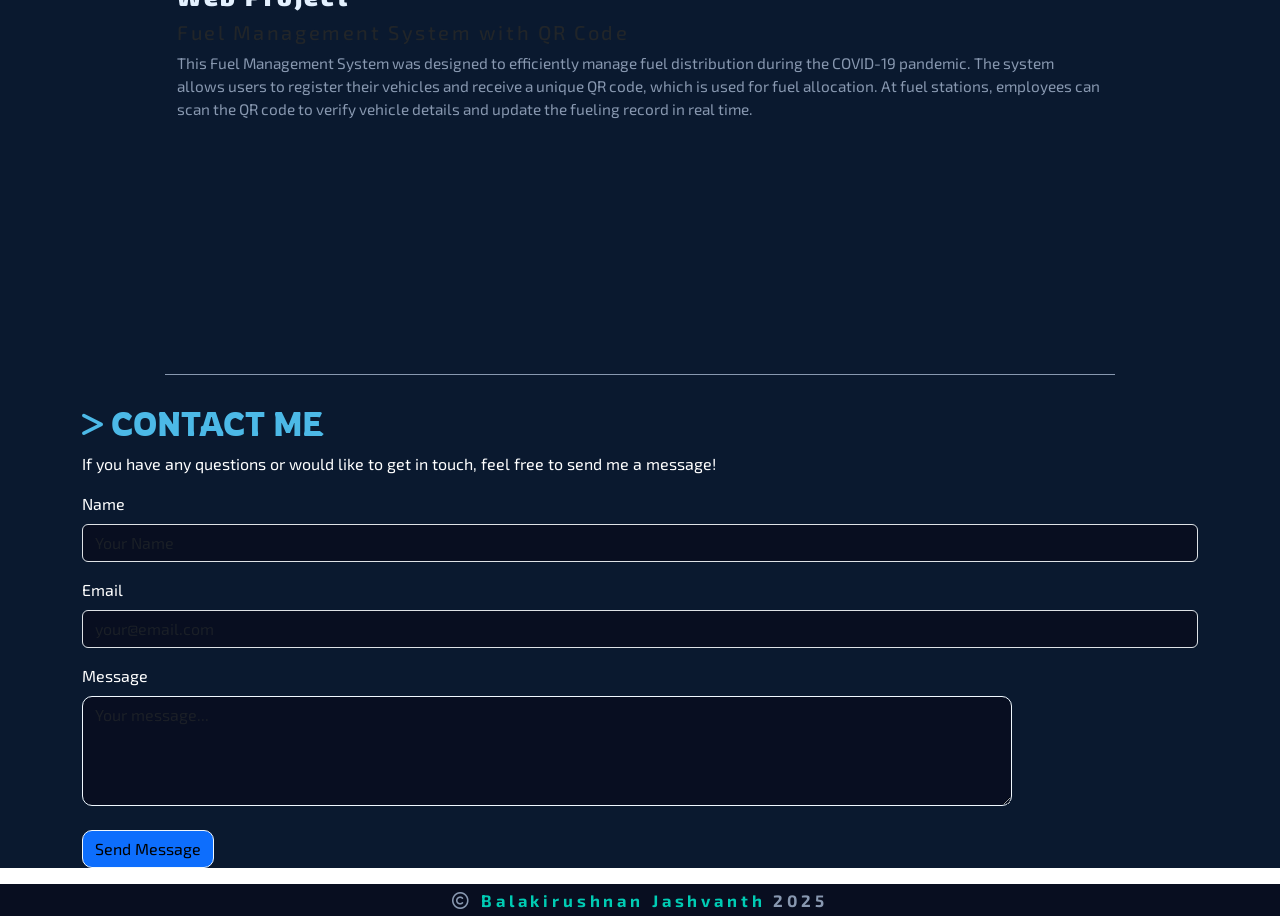
==== commit e9f566eb: "modify portfolio" ====
--- a/SE2021055/index.html
+++ b/SE2021055/index.html
@@ -37,7 +37,7 @@
             <a class="nav-link" href="#projects">Projects</a>
           </li>
           <li class="nav-item">
-            <a class="nav-link" href="#contact">Contact Me </a>
+            <a class="nav-link" href="#contactme">Contact Me </a>
           </li>
         </ul>
       </div>
@@ -86,33 +86,33 @@
       <div class="row">
         <div id="myPara" class="col-lg-7 col-md-7 col-12">
           <p data-aos="fade-up">
-            Hi, I'm Balakirushnan Jashvanth, an enthusiastic undergraduate Software Engineering student at 
-            the University of Kelaniya, currently maintaining a GPA of 3.40 in my first year. My passion for 
-            technology drives me to explore and build innovative solutions, combining creativity with strong 
+            Hi, I'm Balakirushnan Jashvanth, an enthusiastic undergraduate Software Engineering student at
+            the University of Kelaniya, currently maintaining a GPA of 3.40 in my first year. My passion for
+            technology drives me to explore and build innovative solutions, combining creativity with strong
             problem-solving skills.
-          <br><br>
-            I began my academic journey at BT/KK/Chenkalady Central College, where I developed a strong 
+            <br><br>
+            I began my academic journey at BT/KK/Chenkalady Central College, where I developed a strong
             foundation in programming and problem-solving. Over time, I have gained proficiency in HTML,
-             CSS, Java, JavaScript, MySQL, PHP, React, Spring Boot, Bootstrap, and Tailwind CSS. I enjoy 
-             working on both front-end and back-end development, striving to create seamless, efficient,
-              and user-friendly applications.
-          <br><br>
-            Beyond academics, I actively participate in tech communities, hackathons, and coding competitions 
-            to sharpen my skills and stay updated with the latest industry trends. I am also involved in 
-            university clubs and extracurricular activities, which help me build leadership, teamwork, and 
+            CSS, Java, JavaScript, MySQL, PHP, React, Spring Boot, Bootstrap, and Tailwind CSS. I enjoy
+            working on both front-end and back-end development, striving to create seamless, efficient,
+            and user-friendly applications.
+            <br><br>
+            Beyond academics, I actively participate in tech communities, hackathons, and coding competitions
+            to sharpen my skills and stay updated with the latest industry trends. I am also involved in
+            university clubs and extracurricular activities, which help me build leadership, teamwork, and
             communication skills.
-          <br><br>
-            In my free time, I love coding personal projects, exploring open-source contributions, and 
-            blogging about technology. Apart from tech, I enjoy reading, playing chess, and engaging in 
+            <br><br>
+            In my free time, I love coding personal projects, exploring open-source contributions, and
+            blogging about technology. Apart from tech, I enjoy reading, playing chess, and engaging in
             outdoor sports. My curiosity and passion for learning drive me to continuously improve and
-             take on new challenges in software development.
-          <br><br>
-            I am always eager to collaborate on exciting projects, learn new technologies, and 
+            take on new challenges in software development.
+            <br><br>
+            I am always eager to collaborate on exciting projects, learn new technologies, and
             contribute to the ever-evolving world of software engineering.
-          <br><br>
-            My soft skills include being a team player, effective communication, adept problem-solving 
-            abilities, and strong time management skills. With my qualifications, experience, and enthusiasm, 
-            I am confident in my ability to excel in any role that requires a dedicated and proficient software 
+            <br><br>
+            My soft skills include being a team player, effective communication, adept problem-solving
+            abilities, and strong time management skills. With my qualifications, experience, and enthusiasm,
+            I am confident in my ability to excel in any role that requires a dedicated and proficient software
             engineer and full-stack developer.
           </p>
         </div>
@@ -120,93 +120,93 @@
         <div class="col-lg-5 col-md-5 col-12 d-flex flex-column justify-content-center ">
           <div class="card">
 
-            <a href="#" data-aos="fade-up"><img src="images//WhatsApp Image 2025-04-02 at 12.26.26_a867ab66.jpg" class="card-img-top img-fluid"
-              alt="my-profile"></a>
-            
-            
+            <a href="#" data-aos="fade-up"><img src="images//WhatsApp Image 2025-04-02 at 12.26.26_a867ab66.jpg"
+                class="card-img-top img-fluid" alt="my-profile"></a>
+
+
             <div class="card-body" id="button" data-aos="fade-up">
               <a href="https://www.linkedin.com/in/balakirushnan-jashvanth/" class="btn ">linkedin</a>
               <a href="https://github.com/jashvanth370" class="btn ">github</a>
             </div>
 
-          
-          <div class="cartEducation mt-2">
-            <h2><span><i class="fa-solid fa-greater-than "></span></i>  EDUCATION</h2>
-
-            <div class="education-card" data-aos="fade-up">
-              <div class="details">
-                <p class="course-name">B.SC(Hons) in Software Engineering</p>
-                <p class="date">2023 jul - present</p>
-                <p class="place">University of Kelaniya</p>
+
+            <div class="cartEducation mt-2">
+              <h2><span><i class="fa-solid fa-greater-than "></span></i> EDUCATION</h2>
+
+              <div class="education-card" data-aos="fade-up">
+                <div class="details">
+                  <p class="course-name">B.SC(Hons) in Software Engineering</p>
+                  <p class="date">2023 jul - present</p>
+                  <p class="place">University of Kelaniya</p>
+                </div>
+              </div>
+
+              <div class="education-card" data-aos="fade-up">
+                <div class="details">
+                  <p class="course-name">BT/KK/CHENKALADY CENTRAL COLLEGE </p>
+                  <p class="date">Results : 2A B</p>
+                  <p class="place">2021 A/L | physical science stream</p>
+                </div>
               </div>
             </div>
 
-            <div class="education-card" data-aos="fade-up">
-              <div class="details">
-                <p class="course-name">BT/KK/CHENKALADY CENTRAL COLLEGE </p>
-                <p class="date">Results : 2A B</p>
-                <p class="place">2021 A/L | physical science stream</p>
-              </div>
-            </div>
-          </div>
-          
-        </div>
-      </div>
-
-      <div class="mobileButton" data-aos="fade-up">
-        <a href="https://linkedin.com/in/balakirushnan-jashvanth/" class="btn ">linkedin</a>
-        <a href="https://github.com/jashvanth370" class="btn ">github</a>
-      </div>
-
-    </div>
+          </div>
+        </div>
+
+        <div class="mobileButton" data-aos="fade-up">
+          <a href="https://linkedin.com/in/balakirushnan-jashvanth/" class="btn ">linkedin</a>
+          <a href="https://github.com/jashvanth370" class="btn ">github</a>
+        </div>
+
+      </div>
     </div>
   </section>
 
   <!-- experience -->
   <section id="experience">
     <div class="container">
-        <div class="col-lg-5  col-12" id="techStack">
-          <h2><span><i class="fa-solid fa-greater-than fa-sm"></span></i> Tech Stack</h2>
-          <p id="intro" data-aos="zoom-in">Usually the tools I use for the job, depend on the job. There's no one-size
-            fits all, and as such I'm always trying out new technologies, and constantly learning.</p>
-          <div id="Technologies" data-aos="zoom-in">
-            <p id="head">Programming Languages</p>
-            <div>
-              <p style="background-color:#3178c6 ; padding: 4px 12px;">TypeScript</p>
-              <p style="background-color:#F0DB4F ; padding: 4px 12px;">JavaScript</p>
-              <p style="background-color:#00add8 ; padding: 4px 12px;">Go</p>
-              <p style="background-color:#b33f90 ;padding: 4px 12px;">Python</p>
-              <p style="background-color:#007396 ; padding: 4px 12px;">Java</p>
-              <p style="background-color:#4479a1 ; padding: 4px 12px;">SQL</p>
-              <p style="background-color:#777bb4 ; padding: 4px 12px;">Php</p>
-              <p style="background-color:#A9B9CB ; padding: 4px 12px;">C</p>
-            </div>
-          </div>
-          <div id="Technologies" data-aos="zoom-in">
-            <p id="head"> Frameworks & Technologies</p>
-            <div>
-              <p style="background-color:#09d3ac ; padding: 4px 12px;">React js</p>
-              <p style="background-color:#6DB33F ; padding: 4px 12px;">Spring boot</p>
-              <p style="background-color:#02569b ; padding: 4px 12px;">Flutter</p>
-              <p style="background-color:#9fa727 ;padding: 4px 12px;">FastApi</p>
-              <p style="background-color:#F5820D ; padding: 4px 12px;">Firebase</p>
-              <p style="background-color:#3c873a ; padding: 4px 12px;">Express Js </p>
-              <p style="background-color:#09d3ac ; padding: 4px 12px;">React Native</p>
-              <p style="background-color:#f05138 ; padding: 4px 12px;">Ios</p>
-              <p style="background-color:#F1502F ; padding: 4px 12px;">Git</p>
-              
-            </div>
-          </div>
-          <div id="Technologies" data-aos="zoom-in">
-            <p id="head">Databases</p>
-            <div>
-              <p style="background-color:#4479a1 ; padding: 4px 12px;">MySQL</p>
-              <p style="background-color:#47a248 ; padding: 4px 12px;">Mongo</p>
-              <p style="background-color:#336791 ; padding: 4px 12px;">PostgreSQL</p>
-            </div>
-          </div>
-        </div>
-      </div>
+      <div class="col-lg-5  col-12" id="techStack">
+        <h2><span><i class="fa-solid fa-greater-than fa-sm"></span></i> Tech Stack</h2>
+        <p id="intro" data-aos="zoom-in">Usually the tools I use for the job, depend on the job. There's no one-size
+          fits all, and as such I'm always trying out new technologies, and constantly learning.</p>
+        <div id="Technologies" data-aos="zoom-in">
+          <p id="head">Programming Languages</p>
+          <div>
+            <p style="background-color:#3178c6 ; padding: 4px 12px;">TypeScript</p>
+            <p style="background-color:#F0DB4F ; padding: 4px 12px;">JavaScript</p>
+            <p style="background-color:#00add8 ; padding: 4px 12px;">Go</p>
+            <p style="background-color:#b33f90 ;padding: 4px 12px;">Python</p>
+            <p style="background-color:#007396 ; padding: 4px 12px;">Java</p>
+            <p style="background-color:#4479a1 ; padding: 4px 12px;">SQL</p>
+            <p style="background-color:#777bb4 ; padding: 4px 12px;">Php</p>
+            <p style="background-color:#A9B9CB ; padding: 4px 12px;">C</p>
+          </div>
+        </div>
+        <div id="Technologies" data-aos="zoom-in">
+          <p id="head"> Frameworks & Technologies</p>
+          <div>
+            <p style="background-color:#09d3ac ; padding: 4px 12px;">React js</p>
+            <p style="background-color:#6DB33F ; padding: 4px 12px;">Spring boot</p>
+            <p style="background-color:#02569b ; padding: 4px 12px;">Flutter</p>
+            <p style="background-color:#9fa727 ;padding: 4px 12px;">FastApi</p>
+            <p style="background-color:#F5820D ; padding: 4px 12px;">Firebase</p>
+            <p style="background-color:#3c873a ; padding: 4px 12px;">Express Js </p>
+            <p style="background-color:#09d3ac ; padding: 4px 12px;">React Native</p>
+            <p style="background-color:#f05138 ; padding: 4px 12px;">Ios</p>
+            <p style="background-color:#F1502F ; padding: 4px 12px;">Git</p>
+
+          </div>
+        </div>
+        <div id="Technologies" data-aos="zoom-in">
+          <p id="head">Databases</p>
+          <div>
+            <p style="background-color:#4479a1 ; padding: 4px 12px;">MySQL</p>
+            <p style="background-color:#47a248 ; padding: 4px 12px;">Mongo</p>
+            <p style="background-color:#336791 ; padding: 4px 12px;">PostgreSQL</p>
+          </div>
+        </div>
+      </div>
+    </div>
     </div>
   </section>
 
@@ -216,50 +216,60 @@
       <h2><span><i class="fa-solid fa-greater-than fa-sm"></span></i> PROJECTS</h2>
       <div class="row d-flex justify-content-center" id="projects">
         <div class="col-lg-10" id="project" data-aos="fade-up">
-          <h4>KOKO</h4>
-          <h5>at Daraz Financial Services</h5>
+          <h4>Alcohol Marketplace Web Application</h4>
+          <h5>Spirit Store</h5>
           <p id="description">
-            Users can shop at their favorite retailers just got easier with
-            a Python-based Decision engine system. They can split the
-            cost of their purchases into 3 interest-free payments.Each spring boot applications
-            deployed seprate services and work as microservice.
+            This web-based application is an Alcohol Marketplace that enables users to register, 
+            log in, and purchase alcohol bottles online. Additionally, sellers can list their 
+            products for sale, making it a two-sided marketplace. The platform includes a secure 
+            payment method to facilitate transactions.
           </p>
         </div>
+
         <div class="col-lg-10" id="project" data-aos="fade-up">
-          <h4>Sillara Agri Tech</h4>
-          <h5>at Mitra Innovations</h5>
+          <h4>Web Project</h4>
+          <h5>Fuel Management System with QR Code</h5>
           <p id="description">
-            Sillara is an online market place located in SriLanka
-            connecting B2B. Hotel, and restaurants can directly connect
-            vegetable and grocery suppliers.
+            This Fuel Management System was designed to efficiently manage fuel 
+            distribution during the COVID-19 pandemic. The system allows users to register their 
+            vehicles and receive a unique QR code, which is used for fuel allocation. At fuel stations, employees can scan the QR code to verify
+             vehicle details and update the fueling record in real time.
           </p>
         </div>
-        <div class="col-lg-10" id="project" data-aos="fade-up">
-          <h4>Dygisec Triton</h4>
-          <h5>at Mitra Innovations</h5>
-          <p id="description">
-            Headquartered in Singapore, with operations in SriLanka
-            and the US, Dygisec product company focused on Cloud
-            Security. DygiSec is Cloud agentless, data driven cloud
-            security solution.
-          </p>
-        </div>
-        <div class="col-lg-10" id="project" data-aos="fade-up">
-          <h4>Cellcard Mobile</h4>
-          <h5>at Mitra Innovations</h5>
-          <p id="description">
-            Cambodian Telecoms company operating in 4G LTE.
-            Selfcare Mobile app available on android, ios, huawei
-            android platforms. I worked on react native and android,
-            ios huawei native level configurations.
-          </p>
-        </div>
-      </div>
-    </div>
-  </section>
-
-  
-  
+      </div>
+    </div>
+  </section>
+
+
+
+ <!-- Contact Me -->
+<section id="contactme" style="background-color: #0a192f !important;">
+  <div class="container" style="color: white;">
+    <h2><span><i class="fa-solid fa-greater-than fa-sm"></span></i> CONTACT ME</h2>
+    <p id="description" class="col-lg-10" id="contactme" data-aos="fade-up">If you have any questions or would like to get in touch, feel free to send me a message!</p>
+
+    <form id="contactForm" >
+      <div class="mb-3" class="col-lg-10" id="project" data-aos="fade-up">
+        <label for="name" class="form-label">Name</label>
+        <input type="text" class="form-control" id="name" placeholder="Your Name" required style="background-color: rgba(8, 14, 32, 0.9);">
+      </div>
+      <div class="mb-3" class="col-lg-10" id="project" data-aos="fade-up">
+        <label for="email" class="form-label">Email</label>
+        <input type="email" class="form-control" id="email" placeholder="your@email.com" required style="background-color: rgba(8, 14, 32, 0.9);">
+      </div>
+      <div class="col-lg-10" id="project" data-aos="fade-up">
+        <label for="message" class="form-label">Message</label>
+        <textarea class="form-control" id="message" rows="4" placeholder="Your message..." required style="background-color: rgba(8, 14, 32, 0.9);"></textarea>
+      </div>
+      <br>
+      <button type="submit" class="btn btn-primary" id="message">Send Message</button>
+    </form>
+
+    <p id="formMessage" class="mt-3"></p>
+  </div>
+</section>
+
+
 
   <!-- footer -->
   <footer>
@@ -278,4 +288,5 @@
     AOS.init();
   </script>
 </body>
+
 </html>
--- a/SE2021055/style.css
+++ b/SE2021055/style.css
@@ -82,7 +82,7 @@
     position: relative;
     bottom: 30px;
     font-family: 'Patua One', serif;
-    font-size: 3vw;
+    font-size: 2.8vw;
     font-weight: bold;
     letter-spacing: 7px;
 }
@@ -96,25 +96,6 @@
     letter-spacing: 4px;
     opacity: 80%;
 }
-
-#home #myImage img {
-    /* position: relative;
-    right: 50px; */
-}
-
-/* #getMe{
-    background-color: #00ccb4;
-    height: 4%;
-    width: 17%;
-    font-size: 1.5vw;
-    color: #080e20;
-    position: relative;
-    bottom: 50px;
-    display: flex;
-    justify-content: center;
-    align-items: center;
-
-} */
 
 
 
@@ -472,7 +453,7 @@
     font-size: 1.2vw;
 }
 
-#contact {}
+
 
 #contact a {
     margin-top: auto;
@@ -514,7 +495,30 @@
     }
 }
 
-
+#contactme h2 {
+    font-family: 'Rowdies', sans-serif;
+    font-size: 2em;
+    padding-top: 30px;
+    color: #4CB9E7;
+}
+
+#contactme #contactmes {
+    border-bottom: 1px solid #8898b0;
+    margin-top: 1vw;
+}
+
+#contactme #project p {
+    color: #8898b0;
+    font-size: 1.2vw;
+}
+
+
+#message{
+    border-radius: 10px;
+    border-color: aliceblue;
+    color: black;
+    box-shadow: #8898b0;
+}
 
 footer {
     padding: .3vw;
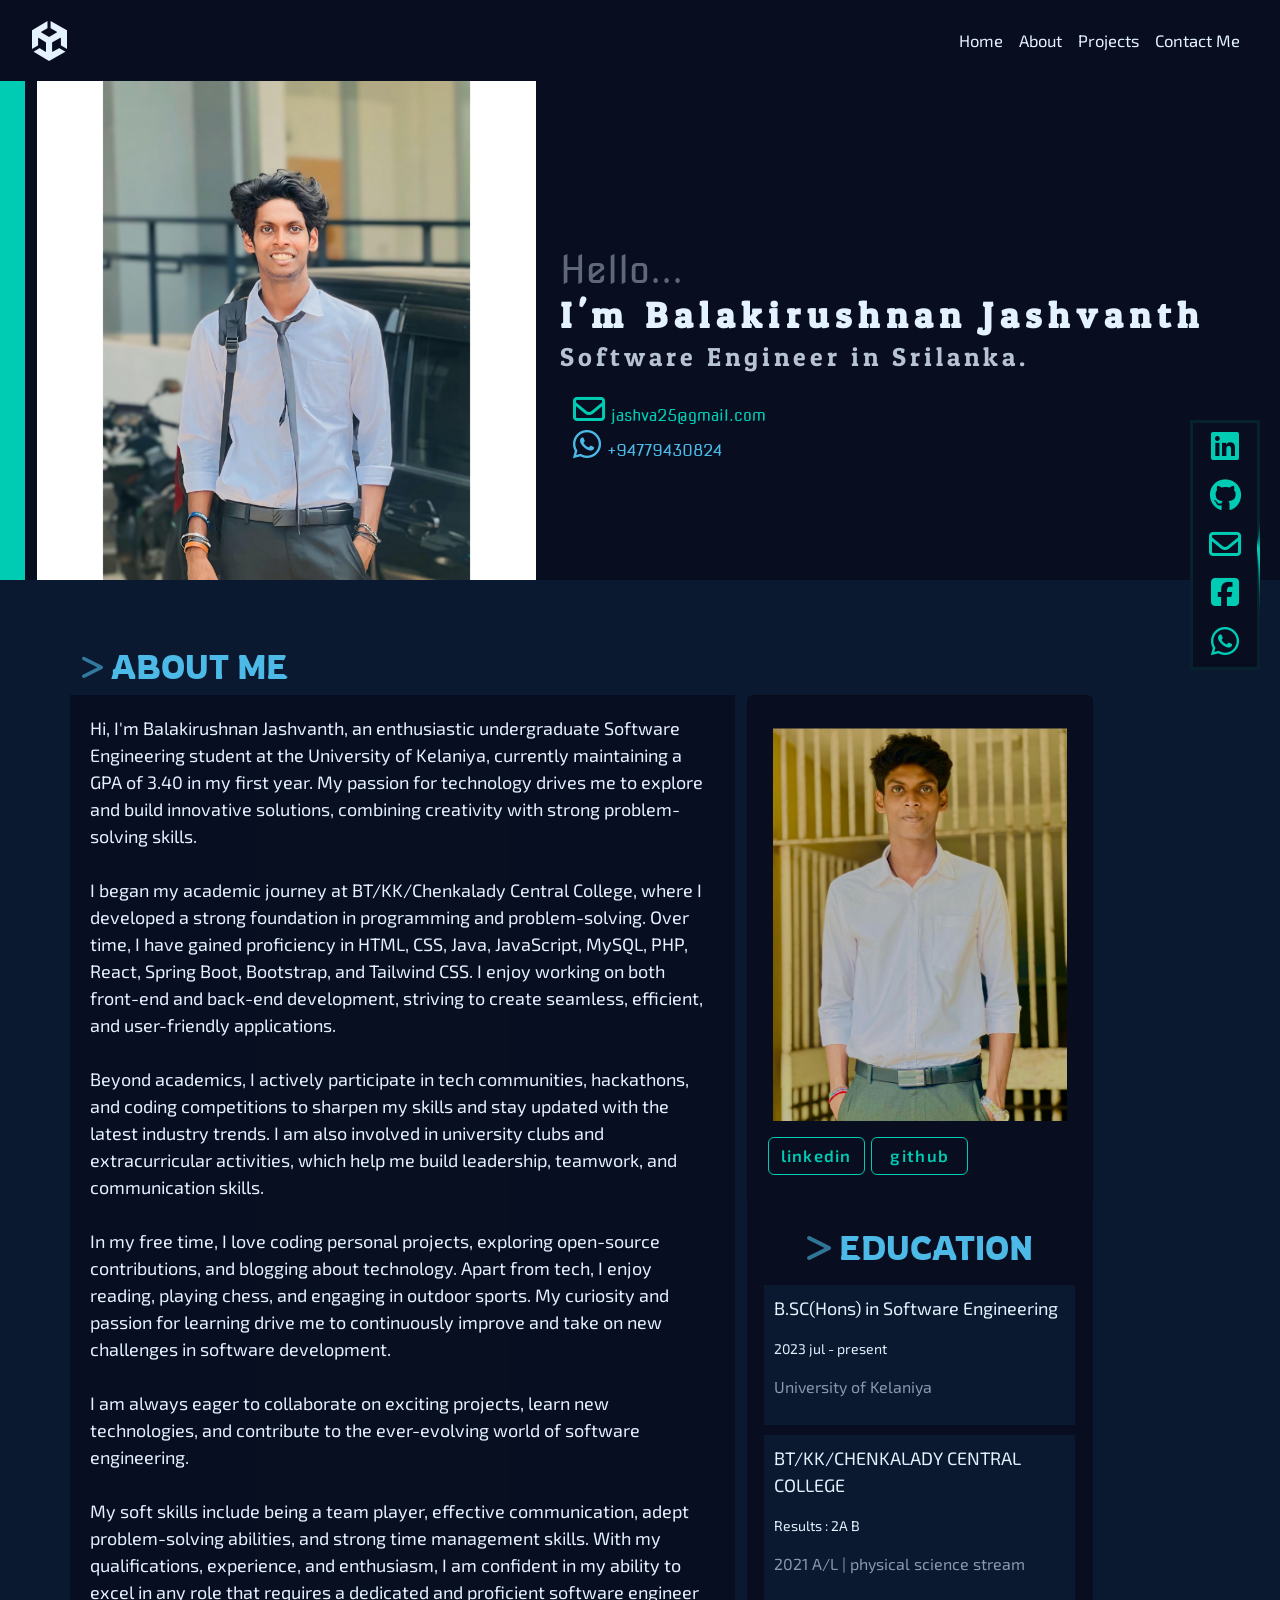
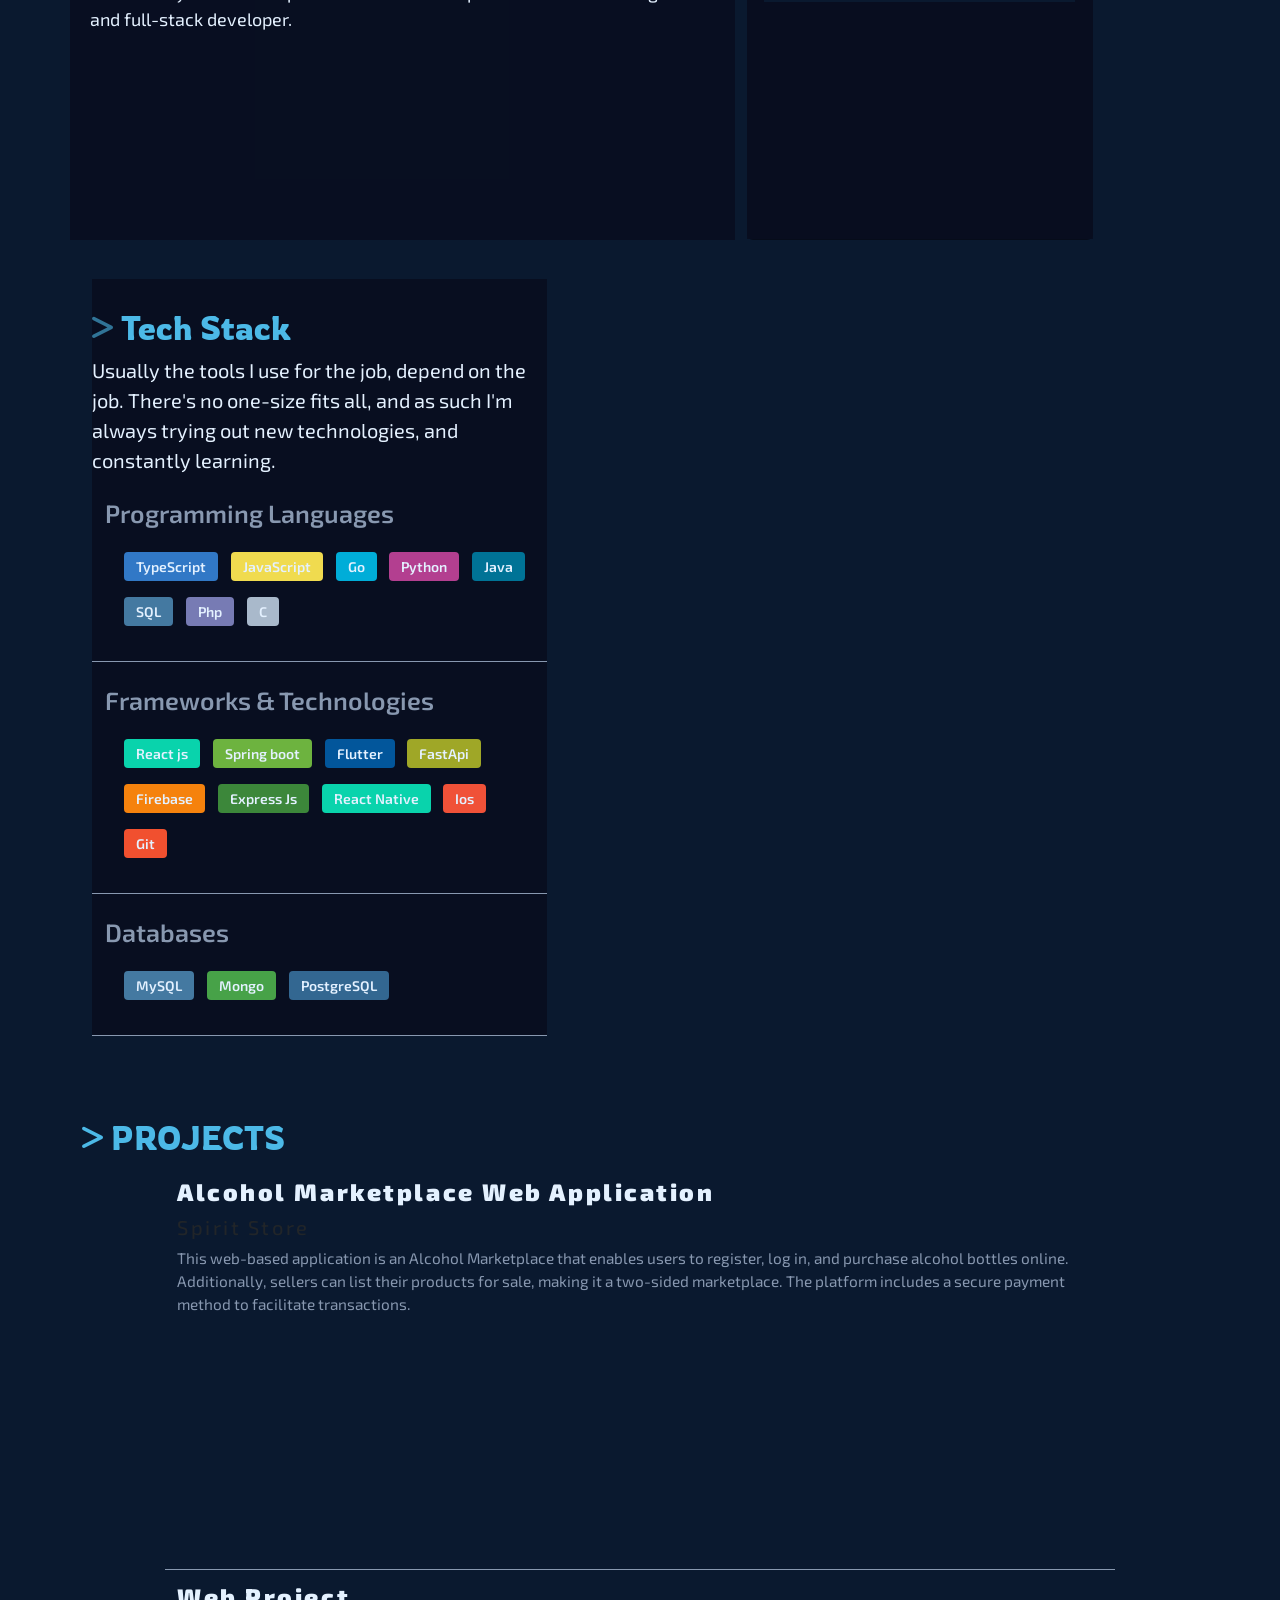
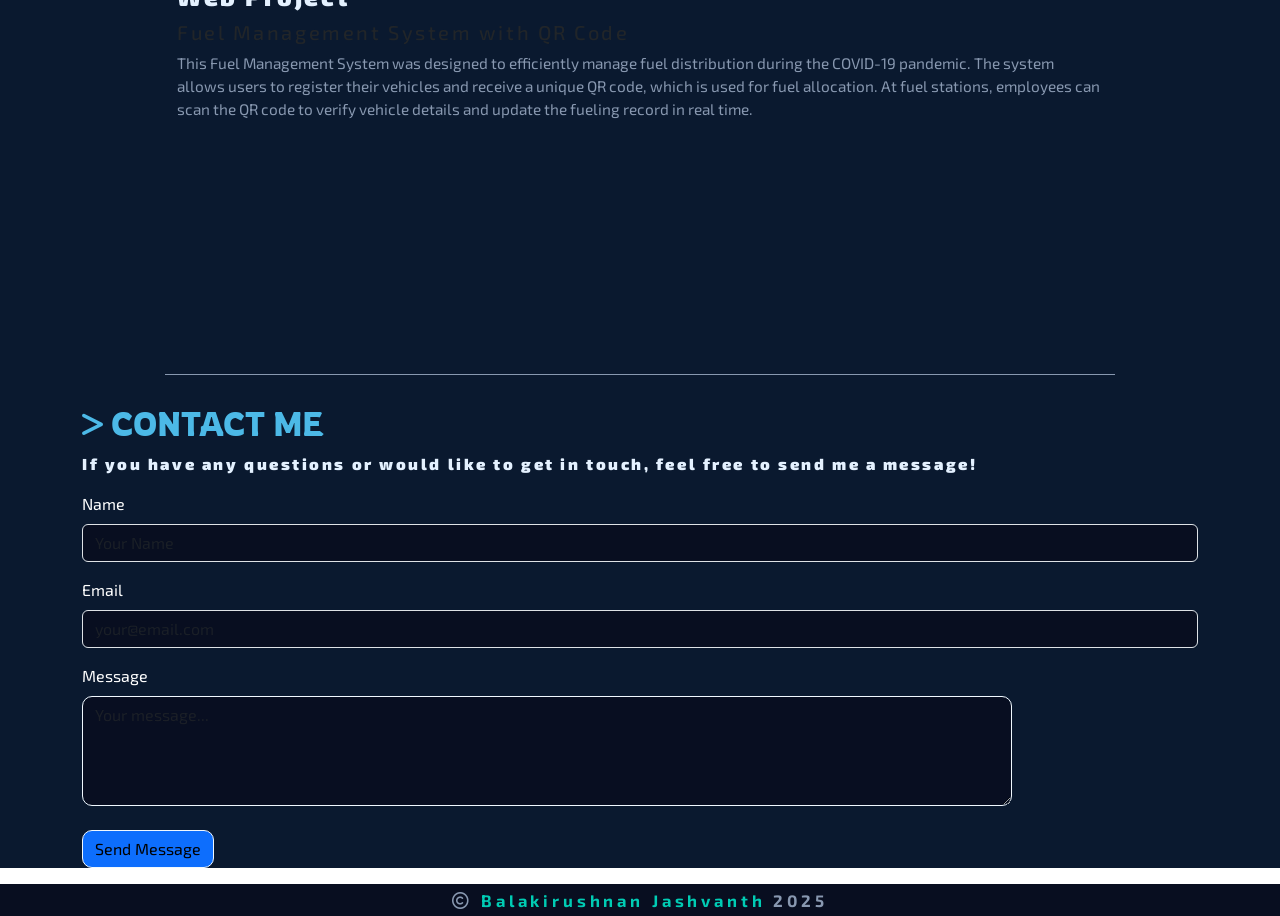
==== commit 87ae3558: "Contact me section get email" ====
--- a/SE2021055/index.html
+++ b/SE2021055/index.html
@@ -248,7 +248,8 @@
     <h2><span><i class="fa-solid fa-greater-than fa-sm"></span></i> CONTACT ME</h2>
     <p id="description" class="col-lg-10" id="contactme" data-aos="fade-up">If you have any questions or would like to get in touch, feel free to send me a message!</p>
 
-    <form id="contactForm" >
+    <form id="contactForm" name="contact" method="POST" data-netlify="true" type="hidden" name="form-name" value="contact" 
+    action="https://formsubmit.co/f/mnqkylzy" method="POST" action="https://formsubmit.co/jashva25@email.com">
       <div class="mb-3" class="col-lg-10" id="project" data-aos="fade-up">
         <label for="name" class="form-label">Name</label>
         <input type="text" class="form-control" id="name" placeholder="Your Name" required style="background-color: rgba(8, 14, 32, 0.9);">
@@ -259,7 +260,7 @@
       </div>
       <div class="col-lg-10" id="project" data-aos="fade-up">
         <label for="message" class="form-label">Message</label>
-        <textarea class="form-control" id="message" rows="4" placeholder="Your message..." required style="background-color: rgba(8, 14, 32, 0.9);"></textarea>
+        <textarea class="form-control" id="message" rows="4" placeholder="Your message..." required style="background-color: rgba(8, 14, 32, 0.9); color: white;"></textarea>
       </div>
       <br>
       <button type="submit" class="btn btn-primary" id="message">Send Message</button>
--- a/SE2021055/style.css
+++ b/SE2021055/style.css
@@ -512,6 +512,12 @@
     font-size: 1.2vw;
 }
 
+#contactme #description,
+h5 {
+    color: #E4F1FF;
+    font-weight: 900;
+    letter-spacing: .2vw;
+}
 
 #message{
     border-radius: 10px;
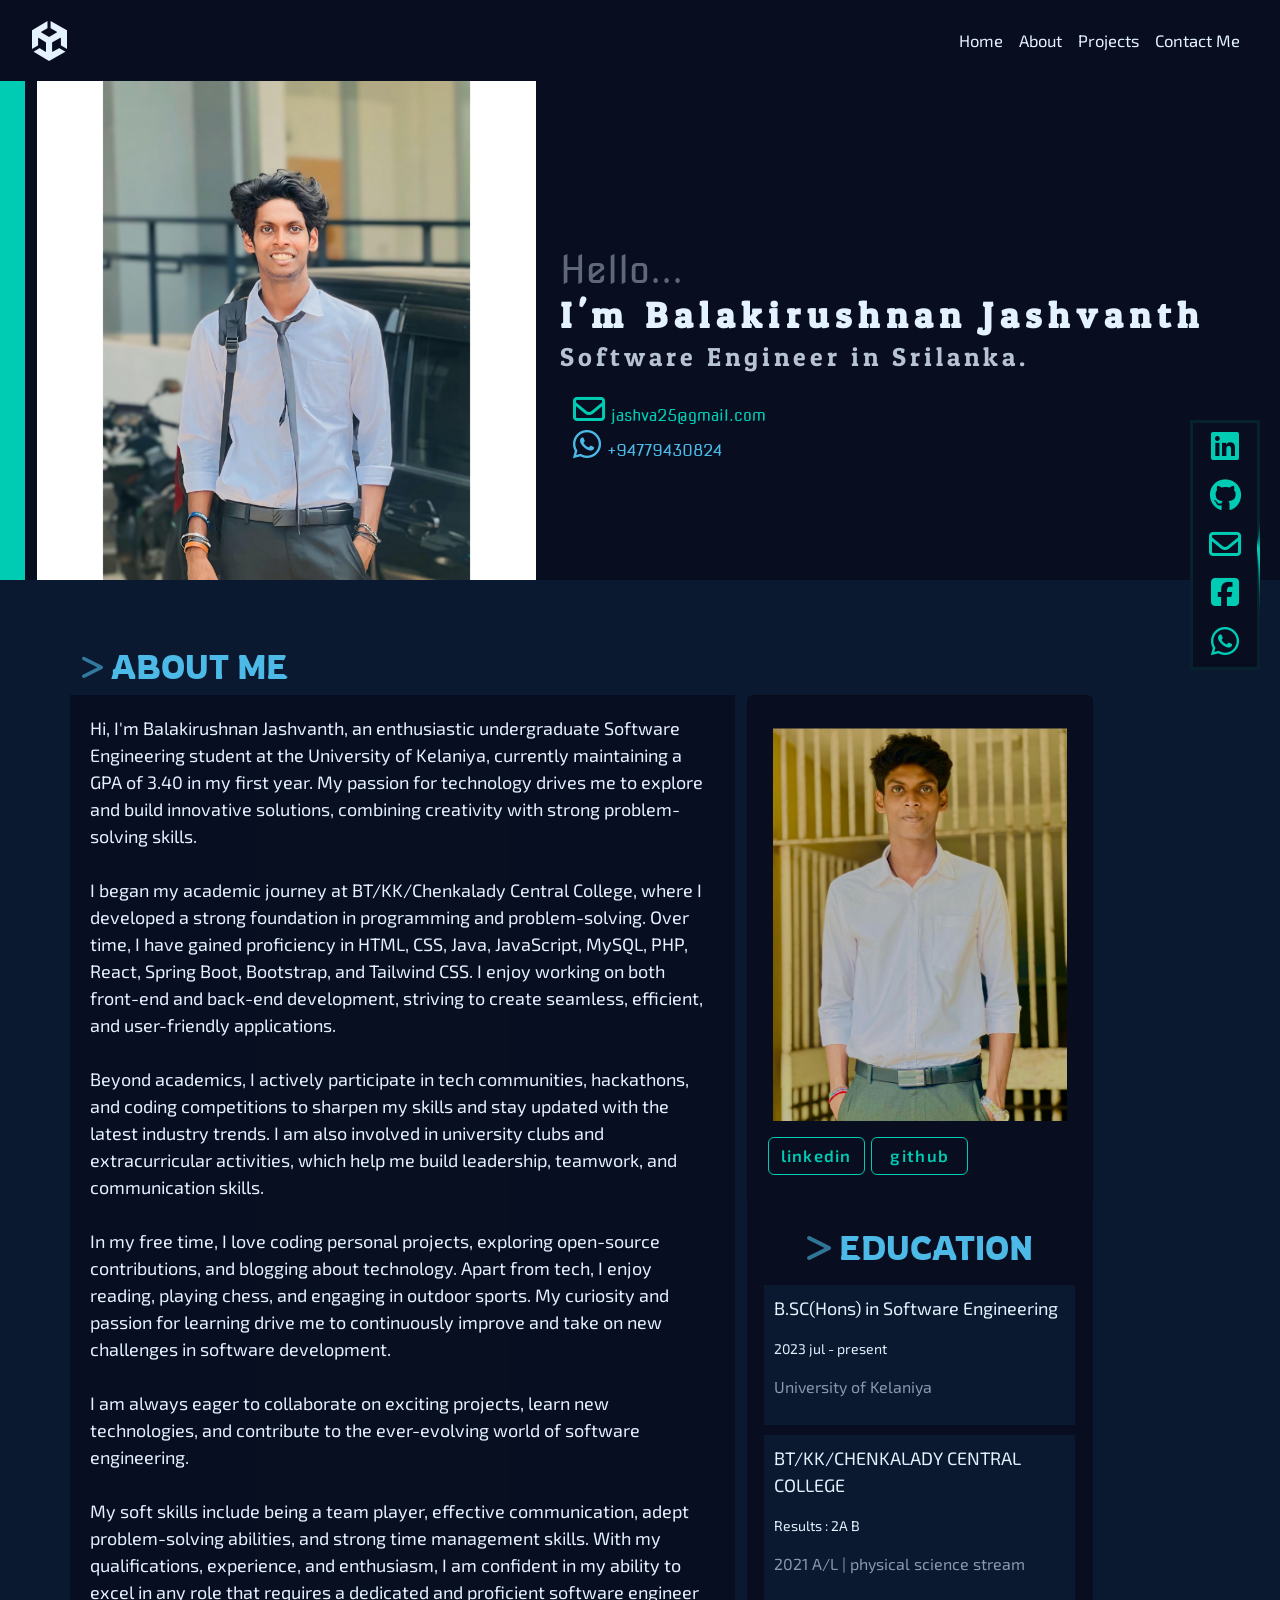
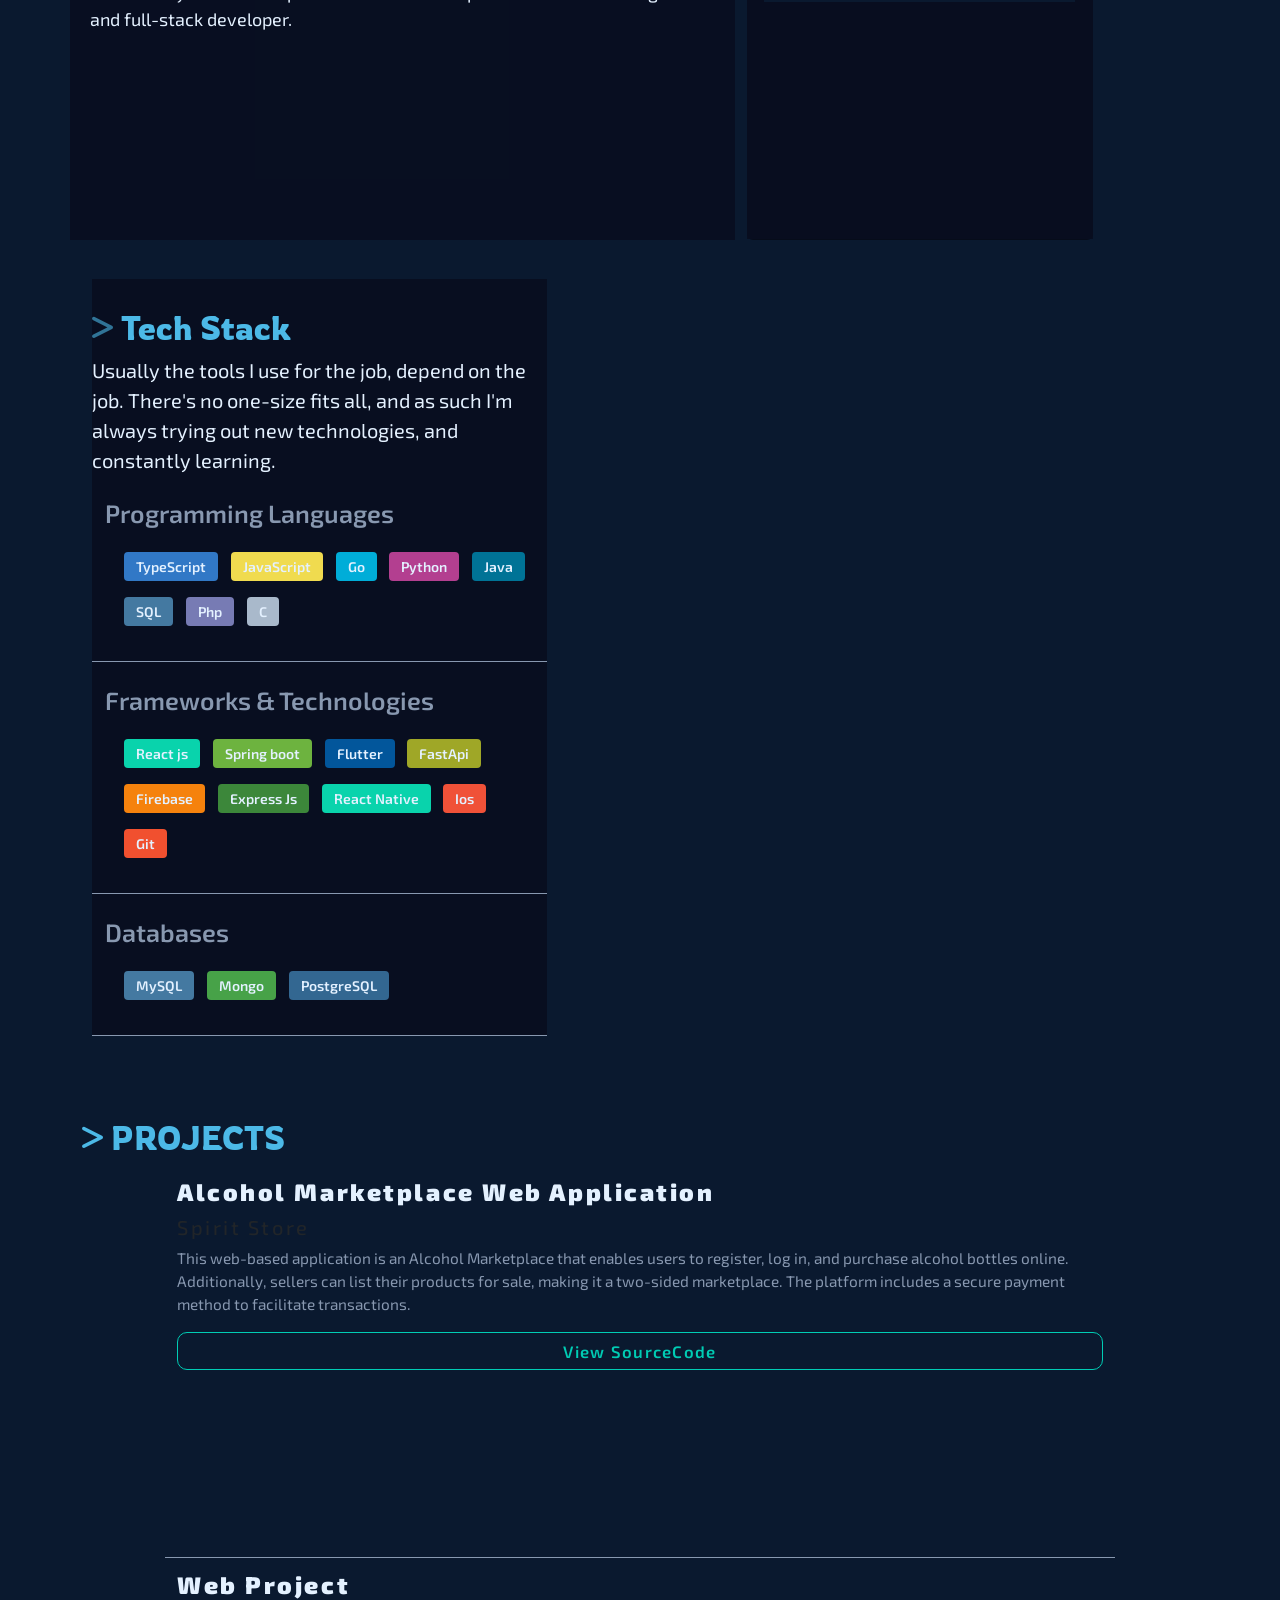
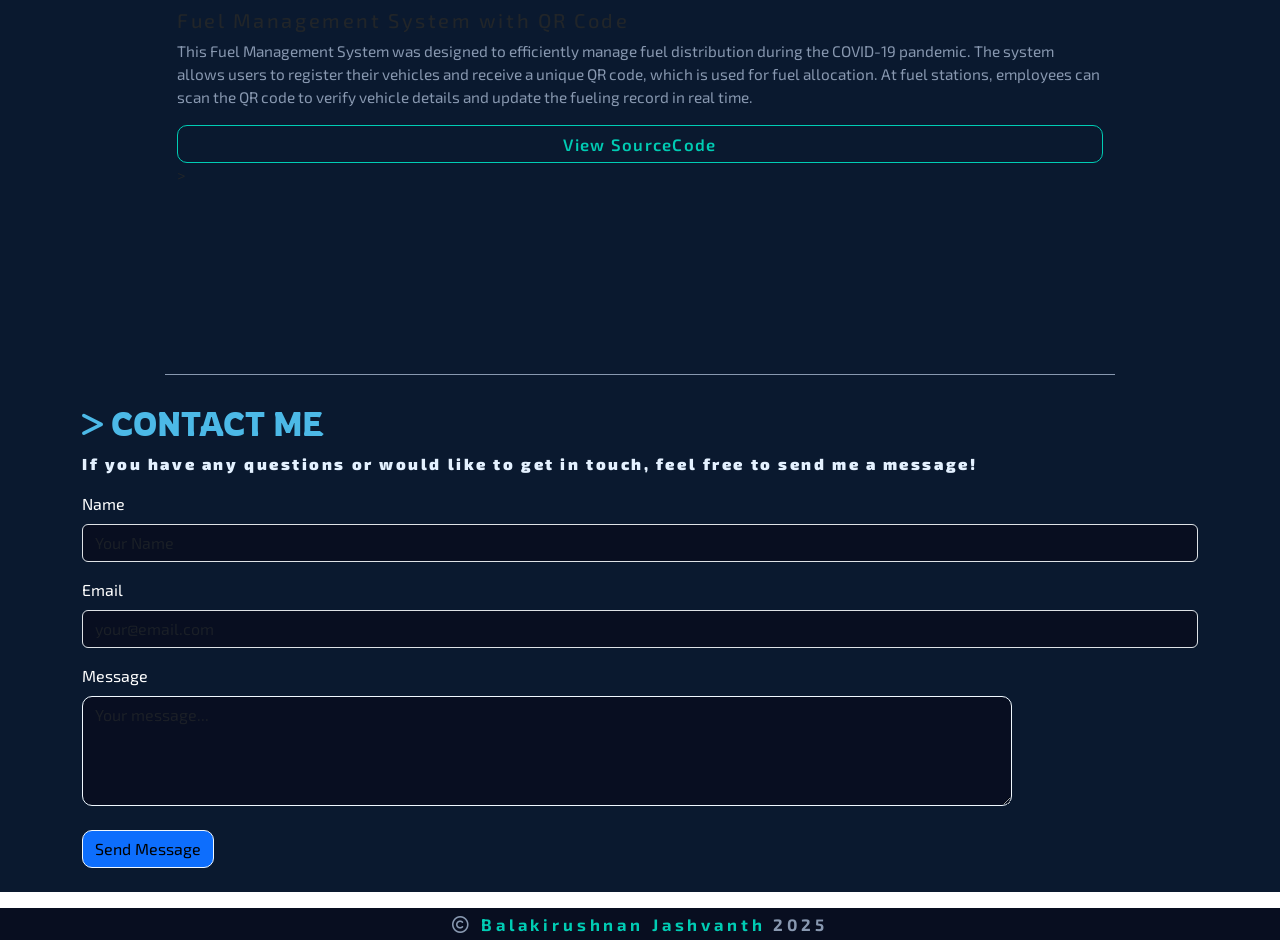
==== commit 2e9fbd85: "final changes." ====
--- a/SE2021055/index.html
+++ b/SE2021055/index.html
@@ -224,6 +224,10 @@
             products for sale, making it a two-sided marketplace. The platform includes a secure 
             payment method to facilitate transactions.
           </p>
+          <div class="card-body" id="button" data-aos="fade-up" class="view"class="mobileButton" data-aos="fade-up">
+            <a href="https://github.com/RavinduLaksara/SpiritStore" class="btn" >View SourceCode</a>
+          </div>
+          
         </div>
 
         <div class="col-lg-10" id="project" data-aos="fade-up">
@@ -235,6 +239,9 @@
             vehicles and receive a unique QR code, which is used for fuel allocation. At fuel stations, employees can scan the QR code to verify
              vehicle details and update the fueling record in real time.
           </p>
+          <div class="card-body" id="button" data-aos="fade-up" class="view"class="mobileButton" data-aos="fade-up">
+            <a href="https://github.com/Kirisi15/Fuel_Station" class="btn" >View SourceCode</a>
+          </div>>
         </div>
       </div>
     </div>
@@ -264,6 +271,7 @@
       </div>
       <br>
       <button type="submit" class="btn btn-primary" id="message">Send Message</button>
+      <br><br>
     </form>
 
     <p id="formMessage" class="mt-3"></p>
--- a/SE2021055/style.css
+++ b/SE2021055/style.css
@@ -234,6 +234,24 @@
     border-radius: 5px;
 }
 
+#projects #button a {
+    height: 3vw;
+    font-size: 1.3vw;
+    font-weight: 600;
+    color: #00ccb4;
+    border: 1px solid #00ccb4;
+    display: flex;
+    justify-content: center;
+    align-items: center;
+    letter-spacing: .1vw;
+    border-radius: 10px;
+}
+
+#projects #button a:hover {
+    background-color: #00ccb4;
+    color: #080e20;
+    border-radius: 5px;
+}
 #about .cartEducation{
     background-color: rgba(8, 14, 32, 0.9);
     width: 27vw;
